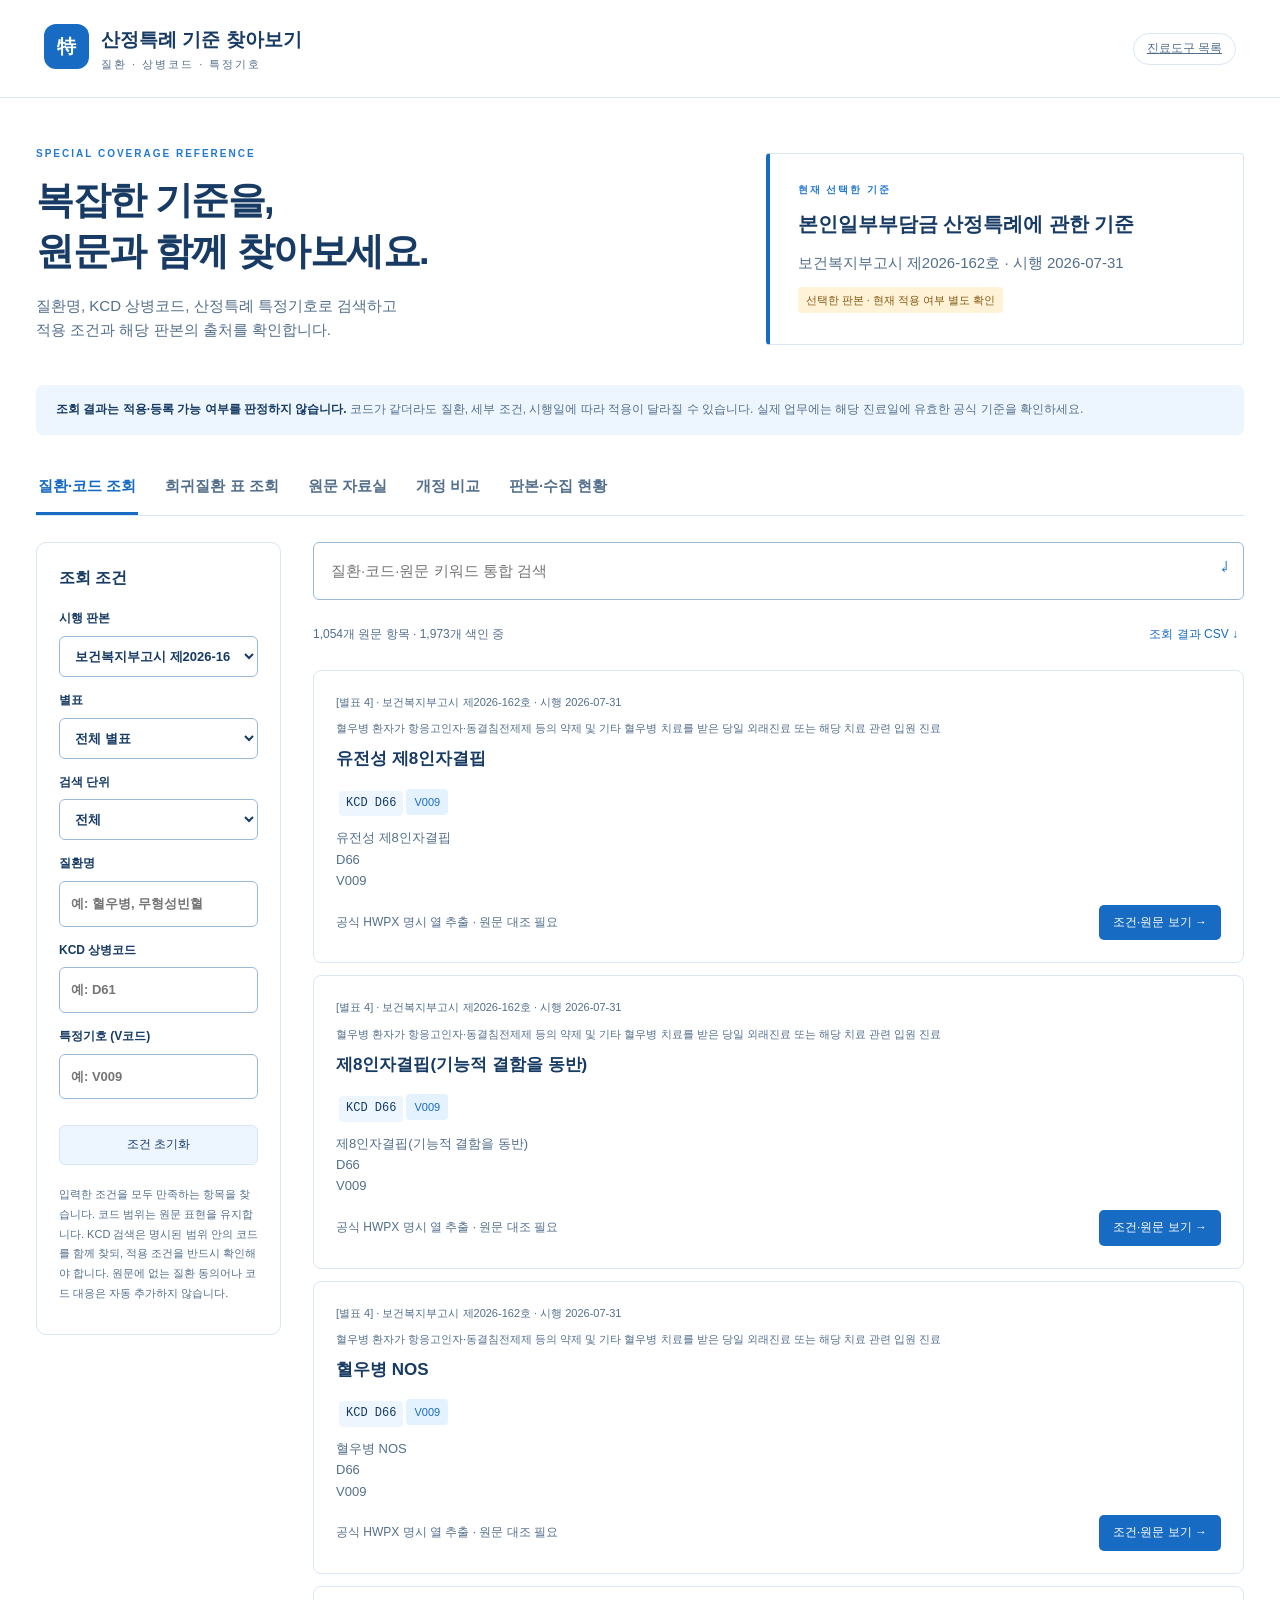
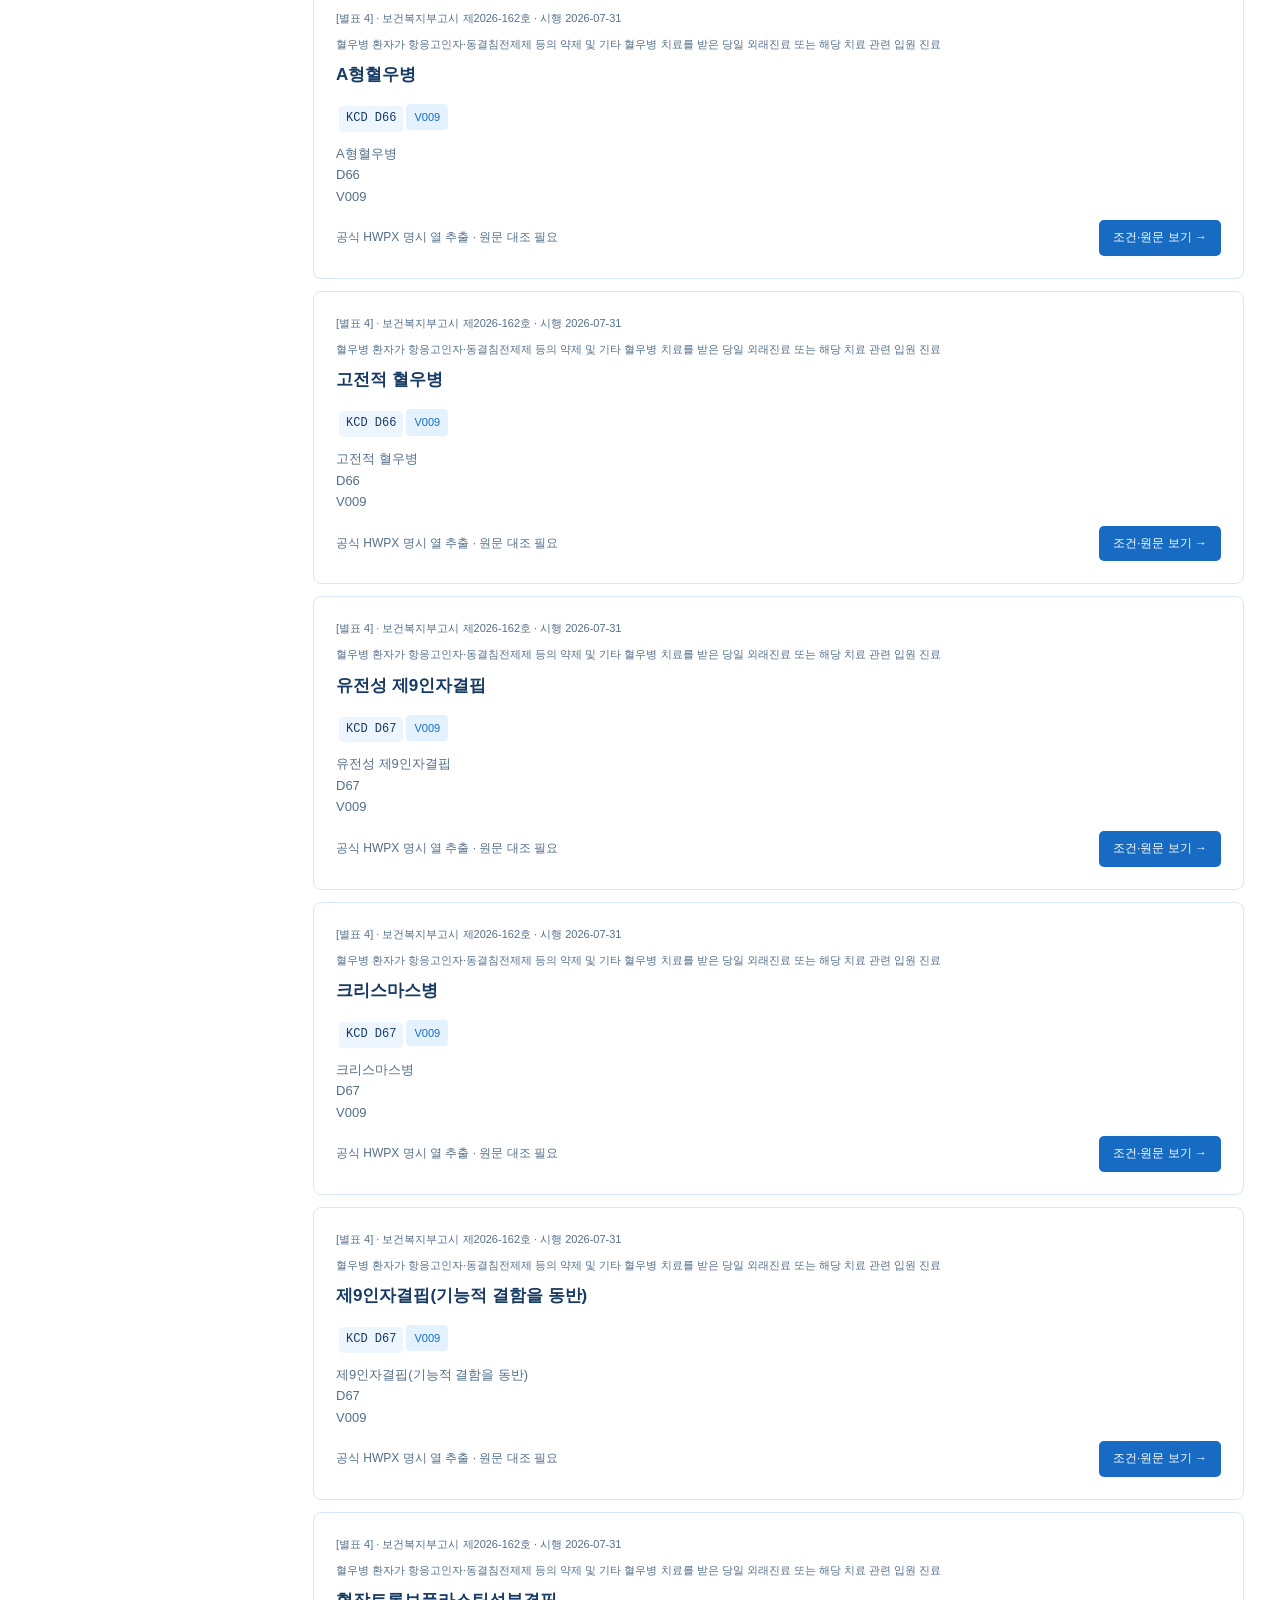
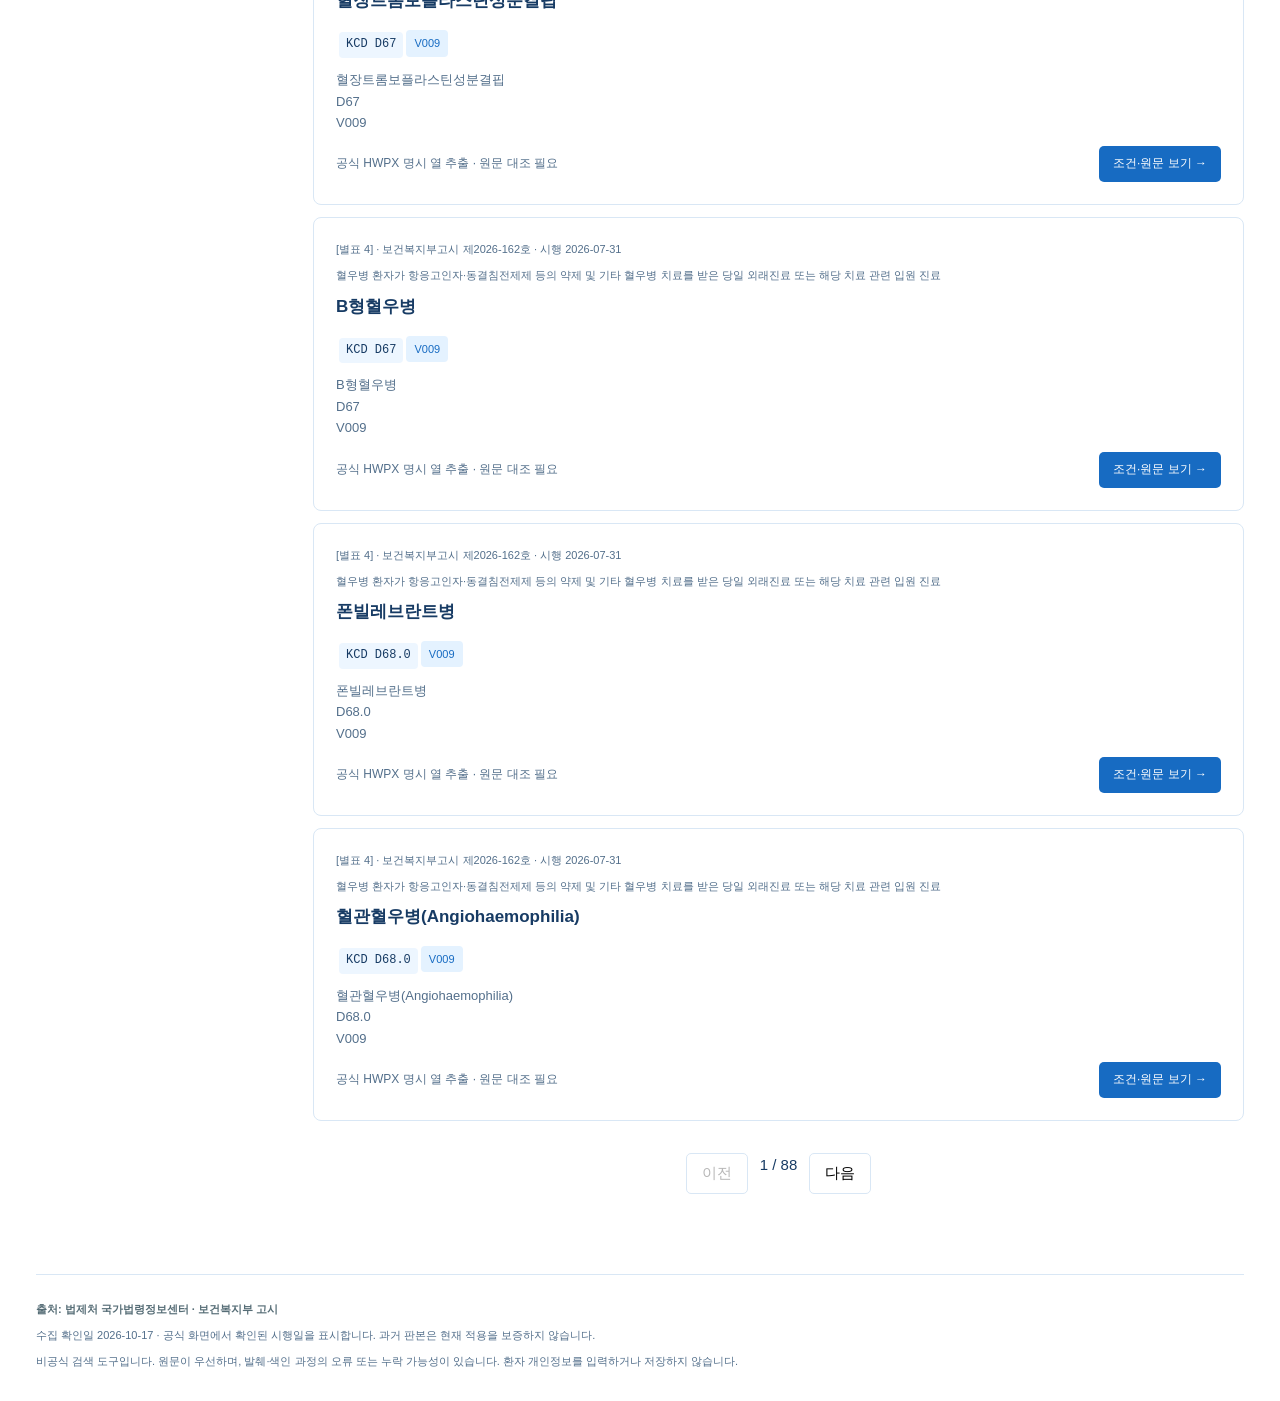
==== clinical-tools/coverage/index.html @ 47be381e "Publish coverage reference with source-faithful rare-disease tables and verified original downloads" ====
<!doctype html><html lang="ko"><head><meta charset="UTF-8"><meta name="viewport" content="width=device-width,initial-scale=1"><title>산정특례 기준 찾아보기</title><link rel="stylesheet" href="style.css"></head><body><header><div class="brand"><span class="logo">特</span><div>산정특례 기준 찾아보기<small>질환 · 상병코드 · 특정기호</small></div></div><a class="private" href="/index.html#clinical-tools">진료도구 목록</a></header><main><section class="intro"><div><div class="eyebrow">SPECIAL COVERAGE REFERENCE</div><h1>복잡한 기준을,<br>원문과 함께 찾아보세요.</h1><p>질환명, KCD 상병코드, 산정특례 특정기호로 검색하고<br class="desktop"> 적용 조건과 해당 판본의 출처를 확인합니다.</p></div><aside><div class="eyebrow">현재 선택한 기준</div><h2 id="edition-title">자료 불러오는 중</h2><p id="edition-meta"></p><span class="tag amber">선택한 판본 · 현재 적용 여부 별도 확인</span></aside></section><div class="notice"><strong>조회 결과는 적용·등록 가능 여부를 판정하지 않습니다.</strong> 코드가 같더라도 질환, 세부 조건, 시행일에 따라 적용이 달라질 수 있습니다. 실제 업무에는 해당 진료일에 유효한 공식 기준을 확인하세요.</div><nav aria-label="화면 선택"><button data-tab="search" class="active">질환·코드 조회</button><button data-tab="rare">희귀질환 표 조회</button><button data-tab="files">원문 자료실</button><button data-tab="compare">개정 비교</button><button data-tab="history">판본·수집 현황</button></nav><section id="search-view"><div class="workspace"><aside class="filters"><h2>조회 조건</h2><label>시행 판본<select id="version"></select></label><label>별표<select id="annex"><option value="">전체 별표</option></select></label><label>검색 단위<select id="unit"><option value="">전체</option><option value="detail">세부 항목만</option><option value="document">문서 전체만</option></select></label><label>질환명<input id="disease" placeholder="예: 혈우병, 무형성빈혈" autocomplete="off"></label><label>KCD 상병코드<input id="kcd" placeholder="예: D61" autocomplete="off"></label><label>특정기호 (V코드)<input id="vcode" placeholder="예: V009" autocomplete="off"></label><button id="reset" class="secondary">조건 초기화</button><p class="hint">입력한 조건을 모두 만족하는 항목을 찾습니다. 코드 범위는 원문 표현을 유지합니다. KCD 검색은 명시된 범위 안의 코드를 함께 찾되, 적용 조건을 반드시 확인해야 합니다. 원문에 없는 질환 동의어나 코드 대응은 자동 추가하지 않습니다.</p></aside><div class="results"><div class="searchbar"><input id="query" aria-label="전체 내용 검색" placeholder="질환·코드·원문 키워드 통합 검색"><span>↵</span></div><div class="result-heading"><p id="count" aria-live="polite"></p><button id="export" class="textbutton">조회 결과 CSV ↓</button></div><div id="records"></div><div id="pages"></div></div></div></section><section id="rare-view" hidden><div class="section-heading"><div><div class="eyebrow">별표 4 · 독립 조회</div><h2>희귀질환자 산정특례 대상</h2><p>원문의 행·열과 병합된 셀을 유지해 상병명, 상병코드, 특정기호를 함께 확인합니다.</p></div></div><div class="rare-controls"><label>시행 판본<select id="rare-version"></select></label><label>질환명·적용 조건<input id="rare-disease" placeholder="예: 혈우병, 유전성" autocomplete="off"></label><label>KCD 상병코드<input id="rare-kcd" placeholder="예: D66" autocomplete="off"></label><label>특정기호 (V코드)<input id="rare-vcode" placeholder="예: V009" autocomplete="off"></label><button id="rare-reset" class="secondary">조건 초기화</button></div><p class="detail-note" id="rare-coverage"></p><div id="rare-meta"></div><details class="rare-common" open><summary>공통 적용 조건 · 원문 문구</summary><div id="rare-common"></div></details><div class="rare-result-heading"><p id="rare-count" aria-live="polite"></p><span class="detail-note">가로로 밀어 전체 열을 확인하세요.</span></div><div id="rare-tables"></div><p class="detail-note">표의 병합 범위는 원문 기준입니다. 여러 질환·코드가 함께 있는 셀은 원문 그대로 표시하며, 개별 1:1 관계로 나누지 않습니다. 빈 셀도 임의의 코드로 채우지 않습니다.</p></section><section id="files-view" hidden><div class="section-heading"><div><h2>원문 자료실</h2><p>실제 확보한 파일은 그대로 내려받고, 미확보 자료는 공식 출처에서 확인합니다.</p></div><a id="all-download" class="primary" hidden>확보 파일 ZIP ↓</a></div><div id="zip-parts" class="zip-parts"></div><div class="file-filters"><input id="file-query" aria-label="자료실 검색" placeholder="별표명 · 고시번호 · 발령연도 검색"><select id="file-status" aria-label="파일 수집 상태"><option value="">전체 상태</option><option value="downloaded">확보 원본</option><option value="missing">미확보</option></select></div><p id="file-count"></p><div id="files"></div><div id="file-pages"></div></section><section id="compare-view" hidden><div class="section-heading"><div><h2>판본별 원문 비교</h2><p>같은 번호의 부속서 원문을 비교합니다. 자동 비교는 법적 개정 판단이 아닌 참고용입니다.</p></div></div><div class="file-filters"><label>비교 전 판본<select id="compare-before"></select></label><label>비교 후 판본<select id="compare-after"></select></label></div><div class="warnbox">별표의 신설·이동·통합은 추가 또는 삭제로 표시될 수 있습니다. 시행일이 확인되지 않은 판본으로 적용 시점을 판단하지 마세요. 문서에 없는 것은 미수집·추출 누락일 수 있으며, 법적 폐지와 다릅니다.</div><div id="comparison"></div></section><section id="history-view" hidden><div class="section-heading"><div><h2>판본과 수집 범위</h2><p>과거 고시를 현행 기준으로 오인하지 않도록 판본별 수집·검증 상태를 구분합니다.</p></div></div><div id="coverage"></div><p><a href="files/source-manifest.json" download>파일별 출처·수집 내역 JSON 다운로드 ↓</a></p><h3>확인된 판본</h3><div id="versions"></div><h3>수집 기록</h3><div id="ledger"></div></section><footer><strong>출처: 법제처 국가법령정보센터 · 보건복지부 고시</strong><p id="footer-meta"></p><p>비공식 검색 도구입니다. 원문이 우선하며, 발췌·색인 과정의 오류 또는 누락 가능성이 있습니다. 환자 개인정보를 입력하거나 저장하지 않습니다.</p></footer></main><dialog id="detail"><div class="dialog-top"><span class="eyebrow">원문 기반 상세 정보</span><button id="close" aria-label="닫기">✕</button></div><div id="detail-body"></div></dialog><script type="module" src="app.js"></script></body></html>
---- clinical-tools/coverage/style.css ----
:root{--navy:#193849;--teal:#087e83;--ink:#253a45;--muted:#667b85;--line:#dde5e7;--bg:#f5f8f8}*{box-sizing:border-box}body{margin:0;background:var(--bg);color:var(--ink);font-family:Arial,'Noto Sans KR',sans-serif;font-size:15px;line-height:1.65}header{max-width:1400px;margin:auto;padding:24px 44px;display:flex;justify-content:space-between;align-items:center;border-bottom:1px solid var(--line)}.brand{display:flex;gap:12px;font-weight:700;font-size:19px}.brand small{display:block;font-size:11px;font-weight:400;color:var(--muted);letter-spacing:2px}.logo{display:grid;place-items:center;border-radius:12px;background:var(--teal);color:white;width:45px;height:45px}.private{font-size:12px;color:var(--muted);border:1px solid var(--line);padding:5px 13px;border-radius:20px}main{max-width:1320px;margin:auto;padding:0 36px}.intro{display:grid;grid-template-columns:1.4fr 1fr;gap:60px;align-items:center;padding:48px 0 34px}.eyebrow{font-size:10px;font-weight:700;letter-spacing:2px;color:var(--teal)}h1{font-size:38px;line-height:1.35;letter-spacing:-1.5px;margin:12px 0 16px;color:var(--navy)}p{margin:8px 0;color:var(--muted)}.intro aside{padding:28px;border:1px solid var(--line);border-left:4px solid var(--teal);border-radius:4px;background:#fff}.intro h2{font-size:20px;margin:10px 0}h2{font-size:20px}.tag{display:inline-block;font-size:11px;border-radius:4px;padding:4px 8px;background:#e9f4f2;color:#17665f;margin:3px 4px 3px 0}.amber{background:#fff2d6;color:#805913}.notice{padding:15px 20px;background:#edf2f4;border-radius:7px;font-size:12px;color:#526773}.notice strong{color:#324c59}nav{display:flex;gap:25px;border-bottom:1px solid var(--line);margin:26px 0}button,input,select{font:inherit}button,a{touch-action:manipulation}button{cursor:pointer}nav button{border:0;background:none;padding:13px 2px;color:var(--muted);font-weight:700;border-bottom:3px solid transparent}nav .active{color:var(--teal);border-color:var(--teal)}.workspace{display:grid;grid-template-columns:245px 1fr;gap:32px}.filters{background:white;border:1px solid var(--line);border-radius:10px;padding:22px;height:fit-content}.filters h2{margin:0 0 18px;font-size:16px}label{display:block;font-size:12px;font-weight:700;margin:14px 0}input,select{display:block;width:100%;padding:11px;border:1px solid #cfdadd;border-radius:6px;background:#fff;color:var(--ink);font-size:13px;margin-top:7px}input:focus,select:focus{outline:2px solid #7cbbbf;outline-offset:1px}.hint{font-size:11px;line-height:1.8}.secondary{width:100%;padding:9px;border:1px solid var(--line);background:#f4f8f8;border-radius:6px;color:var(--ink);font-size:12px;margin:12px 0}.searchbar{position:relative}.searchbar input{margin:0;padding:16px 40px 16px 17px;border-color:#adc5c9;font-size:15px}.searchbar span{position:absolute;right:15px;top:15px;color:var(--teal)}.result-heading{display:flex;justify-content:space-between;align-items:center;font-size:12px;margin:17px 0}.textbutton{background:none;border:0;color:var(--teal);font-size:12px}.record,.file,.version,.ledger{padding:22px;background:#fff;border:1px solid var(--line);border-radius:8px;margin-bottom:12px}.record h3{font-size:17px;margin:8px 0 12px;color:var(--navy)}.record .meta{font-size:11px;color:var(--muted)}.record .excerpt{font-size:13px;color:#516974;white-space:pre-line;display:-webkit-box;-webkit-line-clamp:3;-webkit-box-orient:vertical;overflow:hidden}.record-bottom{display:flex;justify-content:space-between;align-items:center;margin-top:13px}.record-bottom button,.primary{display:inline-block;background:var(--teal);color:white;border:0;padding:8px 14px;border-radius:5px;text-decoration:none;font-size:12px}.code{font-family:monospace;font-size:12px;padding:3px 7px;background:#f0f4f6;border-radius:4px;margin:3px;display:inline-block;color:#315968}.section-heading{display:flex;justify-content:space-between;align-items:center;margin-bottom:20px}.section-heading h2{margin-bottom:0}.section-heading p{font-size:13px}.file h3,.version h3{margin:0 0 6px;font-size:16px}.file p,.version p,.ledger p{font-size:13px}.file-links{display:flex;gap:18px;flex-wrap:wrap;margin-top:10px}a{color:var(--teal)}.file-links a{font-size:12px}.warnbox{padding:20px;background:#fff5df;border:1px solid #e9d9b0;border-radius:8px;color:#6c5428;margin:16px 0}.warnbox p{color:inherit}.empty{text-align:center;padding:70px 25px;background:white;border:1px dashed #c9d5d8;border-radius:10px}#pages{display:flex;justify-content:center;gap:12px;padding:20px}#pages button{border:1px solid var(--line);padding:7px 15px;background:white;border-radius:5px}footer{font-size:11px;margin-top:60px;border-top:1px solid var(--line);padding:25px 0 35px}footer strong{color:#566d76}dialog{border:0;border-radius:12px;max-width:780px;width:calc(100% - 32px);padding:28px;max-height:85vh;color:var(--ink);box-shadow:0 20px 80px #1236}dialog::backdrop{background:#152e48aa}.dialog-top{display:flex;justify-content:space-between;align-items:center}.dialog-top button{border:0;background:#f0f4f4;border-radius:30px;width:34px;height:34px}.raw{font:inherit;font-size:14px;white-space:pre-wrap;line-height:1.9;background:#f7f9f9;border:1px solid var(--line);padding:18px;border-radius:6px}.detail-note{font-size:12px;color:var(--muted)}[hidden]{display:none!important}@media(max-width:800px){header{padding:18px}.brand{font-size:16px}.private{display:none}main{padding:0 18px}.intro{grid-template-columns:1fr;gap:20px;padding:30px 0}h1{font-size:30px}.intro aside{padding:20px}.workspace{grid-template-columns:1fr;gap:20px}.filters{display:grid;grid-template-columns:1fr 1fr;gap:0 12px;padding:15px}.filters h2,.filters .hint{grid-column:1/-1}.filters label{margin:6px 0}.section-heading{display:block}.section-heading .primary{margin-top:15px}nav{gap:20px;font-size:13px}.record{padding:18px}.desktop{display:none}.record-bottom{gap:10px}.record-bottom button{white-space:nowrap}}

.file-filters{display:grid;grid-template-columns:1fr 160px;gap:12px}#file-count{font-size:12px;margin:14px 0}#file-pages{display:flex;justify-content:center;align-items:center;gap:12px;padding:20px}#file-pages button{padding:7px 15px;background:white;border:1px solid var(--line);border-radius:5px}

.compare-info{background:#edf4f5;border-radius:8px;padding:20px;margin:22px 0}.compare-info h3{margin:0}.compare-info p{font-size:13px}.compare-info button{max-width:380px;cursor:not-allowed;color:#71858c}

.record h3{display:-webkit-box;-webkit-line-clamp:2;-webkit-box-orient:vertical;overflow:hidden}.detail-note{overflow-wrap:anywhere}

.zip-parts{display:flex;flex-wrap:wrap;gap:10px;margin-bottom:22px}.zip-parts a{border:1px solid #bdd4d7;border-radius:6px;padding:9px 14px;font-size:12px;text-decoration:none;background:white}.zip-parts small{display:block;color:#71818b;font-size:10px}

.comparison-pair{display:grid;grid-template-columns:1fr 1fr;gap:20px}.comparison-pair>div{min-width:0}.comparison-pair pre{max-height:500px;overflow:auto;font-size:12px}summary{cursor:pointer;color:var(--teal);font-size:12px;margin:14px 0}@media(max-width:800px){.comparison-pair{grid-template-columns:1fr}nav{gap:12px;font-size:12px}}
/* Shared visual language with mopic59-bit.github.io (verified 2026-10-17). */
:root{--navy:#173b64;--teal:#176bc2;--ink:#173b64;--muted:#536f8b;--line:#d9e7f5;--bg:#ffffff}
body{font-family:Arial,'Malgun Gothic',sans-serif}.eyebrow{color:#2379cf}.notice{background:#edf6ff;color:#536f8b}.notice strong{color:#173b64}.intro aside{background:#fff}.tag{background:#e4f2ff;color:#176bc2}.tag.amber{background:#fff2d6;color:#805913}input,select{border-color:#99b9d9}input:focus,select:focus{outline-color:#4197eb}.searchbar input{border-color:#99b9d9}.secondary{background:#edf6ff}.code{background:#edf6ff;color:#173b64}.record .excerpt{color:#536f8b}.raw{background:#f7fbff}.compare-info{background:#edf6ff}.zip-parts a{border-color:#d9e7f5}.dialog-top button{background:#edf6ff}dialog{box-shadow:0 12px 45px #173b6430}
/* Dedicated source-faithful rare-disease table. */
.rare-controls{display:grid;grid-template-columns:1.4fr 1.2fr 1fr 1fr auto;gap:14px;align-items:end;margin:24px 0}.rare-controls label{display:flex;flex-direction:column;gap:8px;font-size:12px;font-weight:600}.rare-controls button{min-height:42px;padding:10px 16px;white-space:nowrap}.rare-controls input,.rare-controls select{width:100%;min-width:0}.rare-common{background:#f7fbff;border:1px solid var(--line);border-radius:8px;padding:4px 20px;margin-top:18px}.rare-common summary{font-weight:700;font-size:14px}.rare-common p{white-space:pre-wrap;font-size:14px;line-height:1.8}.rare-result-heading{display:flex;justify-content:space-between;align-items:center;margin:20px 0 8px;gap:16px}.rare-table-scroll{max-height:72vh;overflow:auto;border:1px solid #b8cee4;border-radius:8px;background:white;margin-bottom:20px;overscroll-behavior:contain}.rare-table{border-collapse:separate;border-spacing:0;width:100%;min-width:850px;table-layout:fixed;font-size:14px;line-height:1.65}.rare-table caption{text-align:left;padding:12px 16px;font-size:12px;background:#f7fbff}.rare-table th,.rare-table td{padding:13px 16px;border-bottom:1px solid var(--line);border-right:1px solid var(--line);white-space:pre-wrap;overflow-wrap:anywhere;vertical-align:top}.rare-table thead th{position:sticky;top:0;background:#173b64;color:white;z-index:2;vertical-align:middle;text-align:left}.rare-table td:last-child,.rare-table th:last-child{border-right:0}.rare-table tbody tr:last-child td{border-bottom:0}.rare-table .rare-context td{background:#edf6ff;font-weight:600}.rare-table .rare-hit td{background:#fff9eb}.rare-table .source-index{font-size:10px;display:block;color:#6e8399;margin-bottom:4px}.rare-table .rare-code{font-family:ui-monospace,SFMono-Regular,Consolas,monospace;white-space:pre-wrap}.rare-open{padding:12px 18px;margin-bottom:18px;cursor:pointer}.rare-source{display:flex;flex-wrap:wrap;gap:14px;align-items:center}.rare-source p{margin:0}.rare-table-scroll:focus{outline:3px solid #4197eb;outline-offset:3px}
@media(max-width:900px){.rare-controls{grid-template-columns:1fr 1fr}.rare-controls label:first-child{grid-column:1/-1}.rare-controls button{grid-column:1/-1}.rare-result-heading{align-items:flex-start;flex-direction:column;gap:0}.rare-table-scroll{max-height:68vh}.rare-table{font-size:13px}nav{overflow-x:auto;white-space:nowrap}}
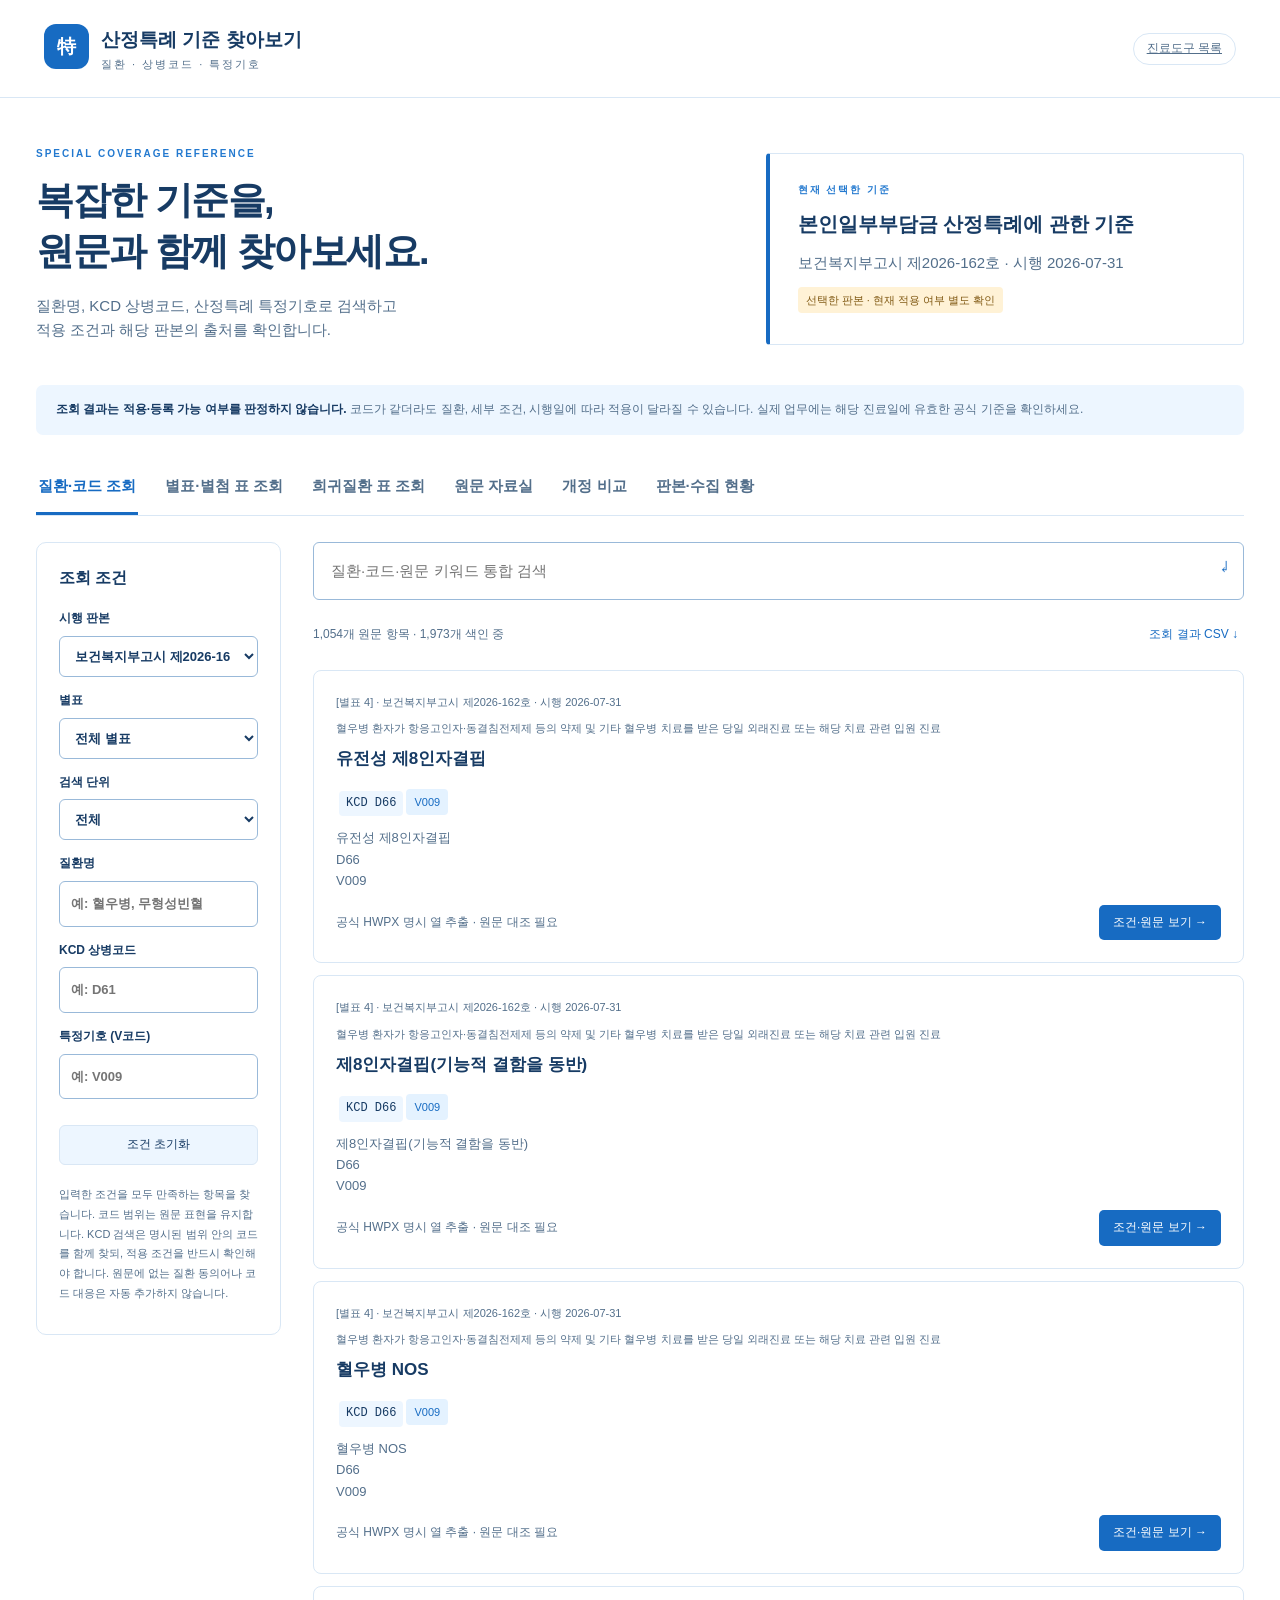
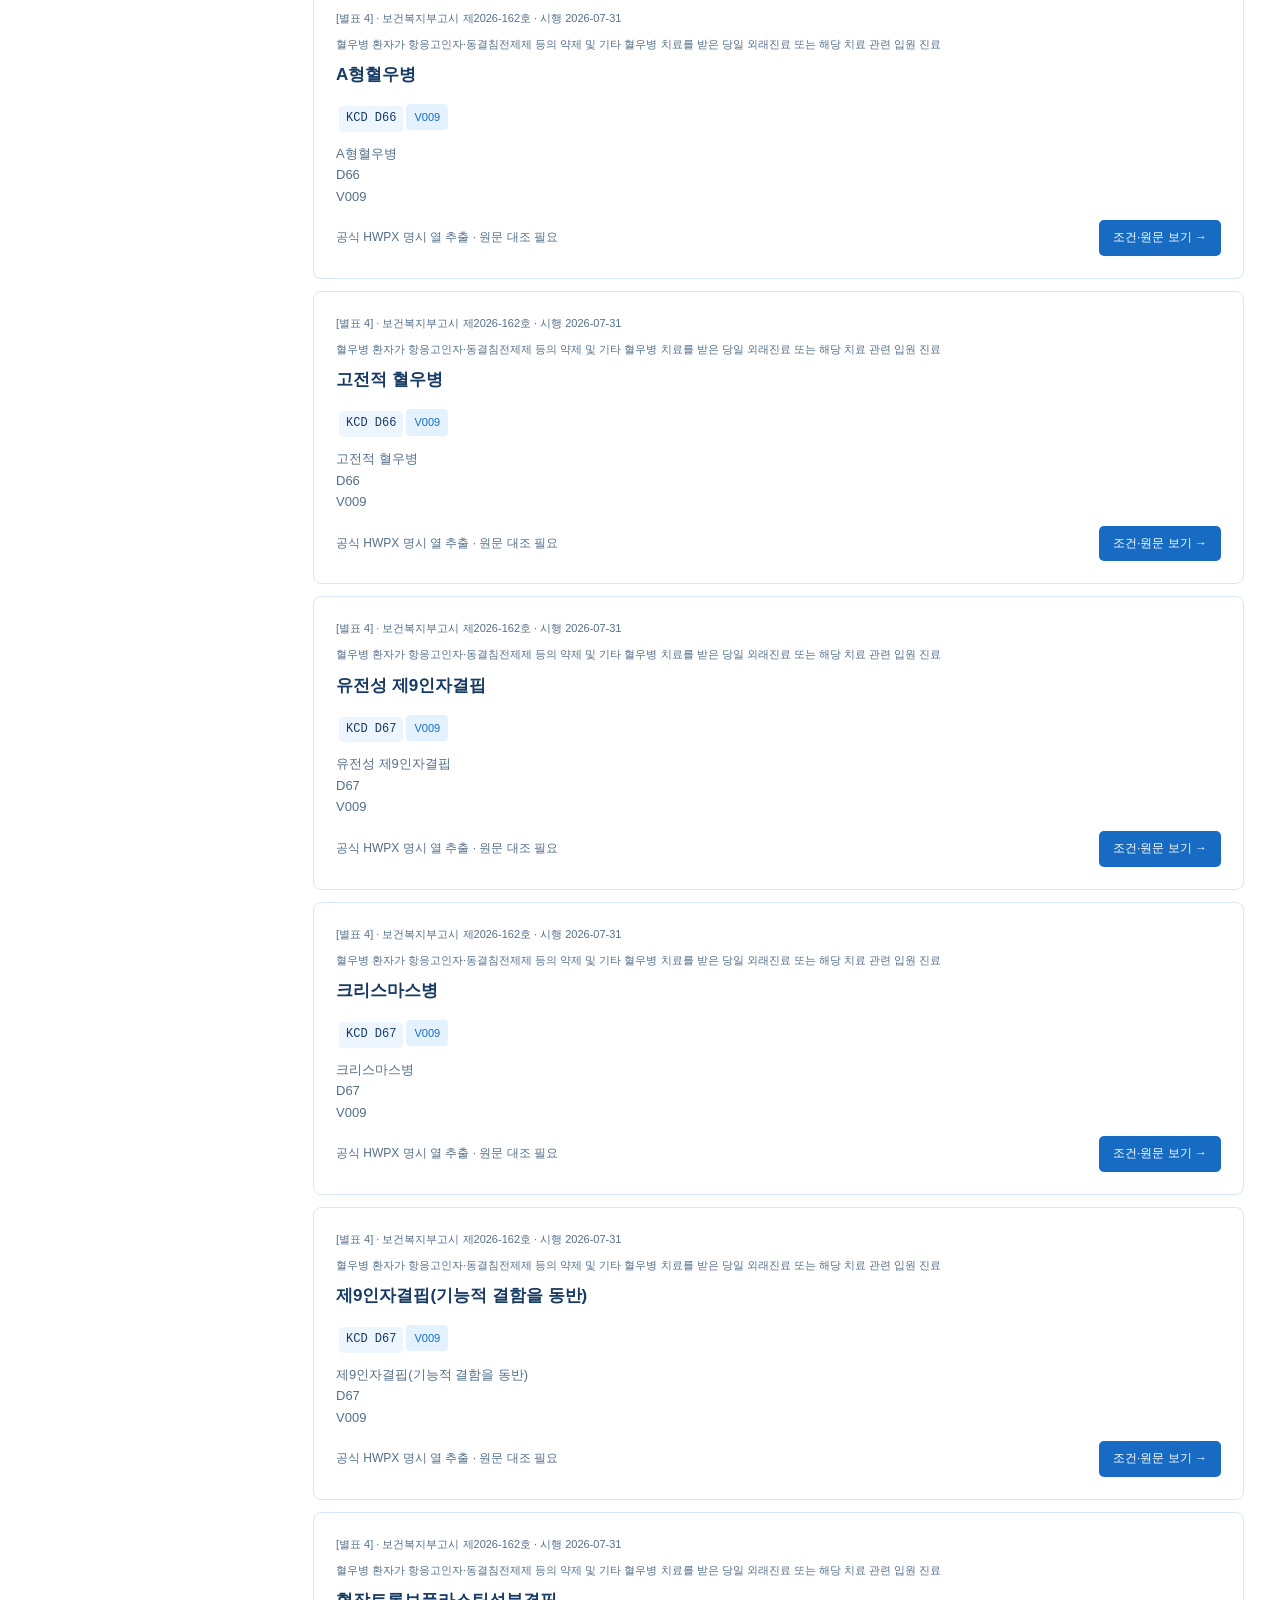
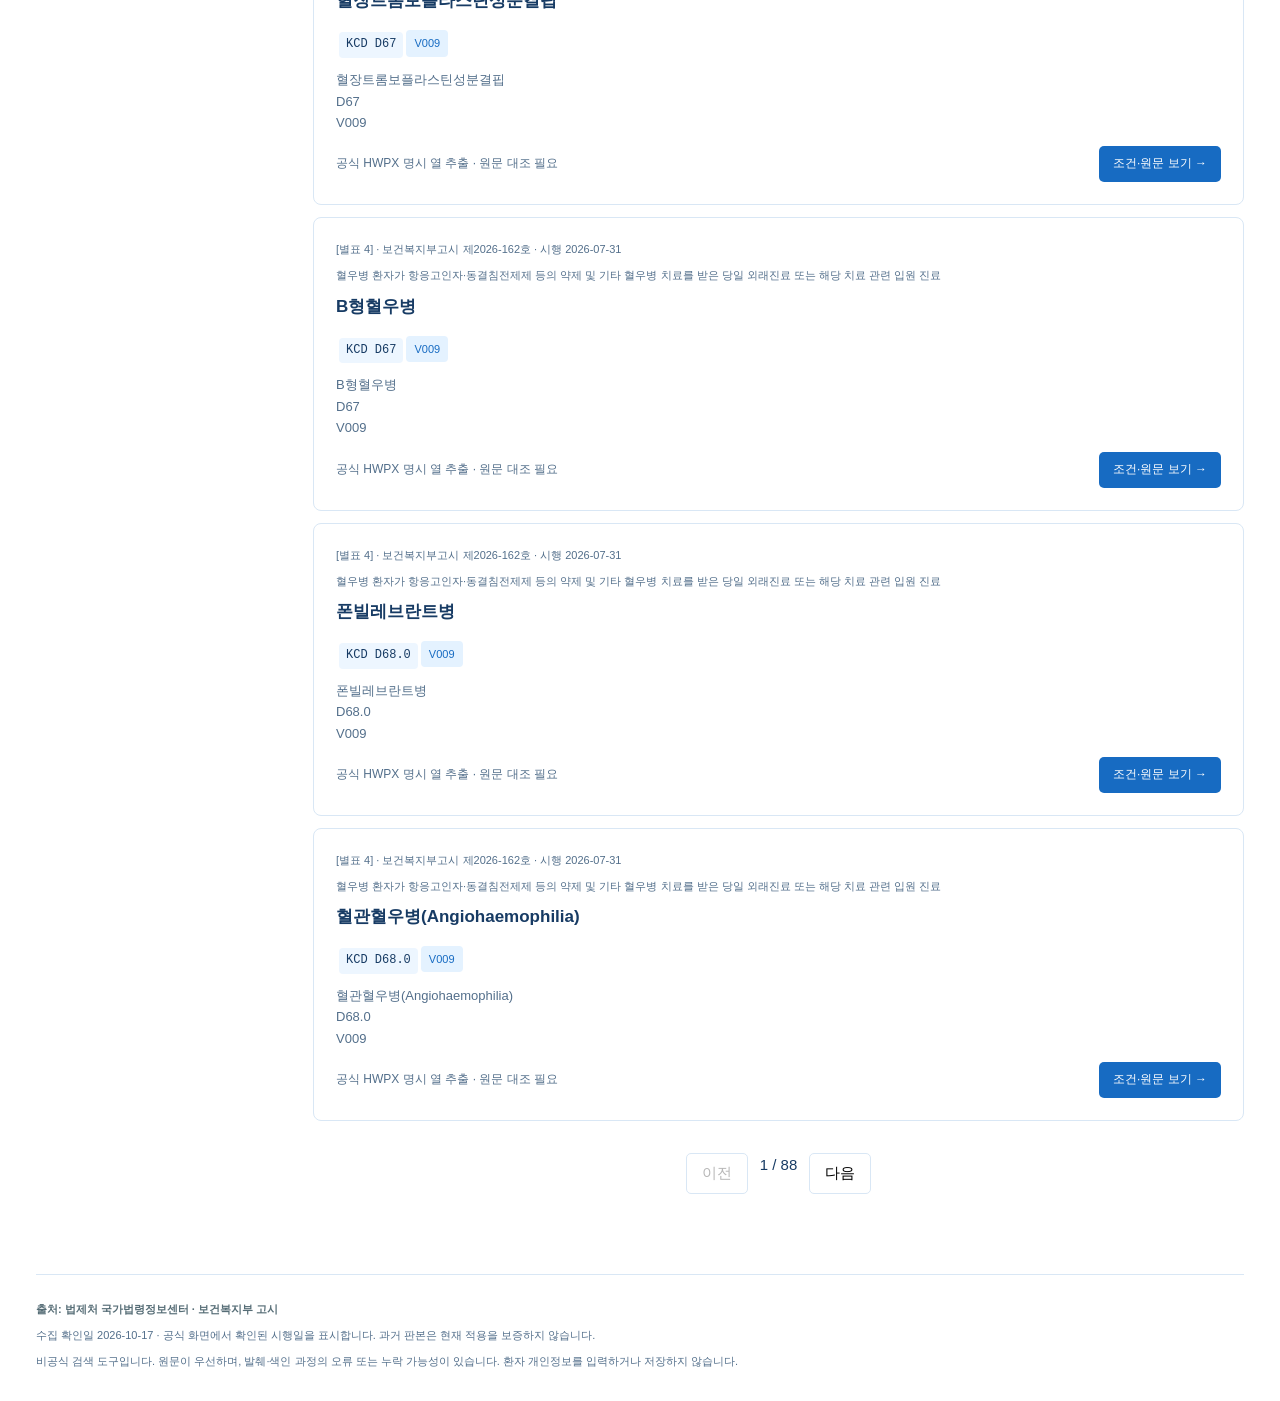
==== commit 50f3aec7: "Add source-faithful historical annex table views with section-aware search" ====
--- a/clinical-tools/coverage/index.html
+++ b/clinical-tools/coverage/index.html
@@ -1 +1 @@
-<!doctype html><html lang="ko"><head><meta charset="UTF-8"><meta name="viewport" content="width=device-width,initial-scale=1"><title>산정특례 기준 찾아보기</title><link rel="stylesheet" href="style.css"></head><body><header><div class="brand"><span class="logo">特</span><div>산정특례 기준 찾아보기<small>질환 · 상병코드 · 특정기호</small></div></div><a class="private" href="/index.html#clinical-tools">진료도구 목록</a></header><main><section class="intro"><div><div class="eyebrow">SPECIAL COVERAGE REFERENCE</div><h1>복잡한 기준을,<br>원문과 함께 찾아보세요.</h1><p>질환명, KCD 상병코드, 산정특례 특정기호로 검색하고<br class="desktop"> 적용 조건과 해당 판본의 출처를 확인합니다.</p></div><aside><div class="eyebrow">현재 선택한 기준</div><h2 id="edition-title">자료 불러오는 중</h2><p id="edition-meta"></p><span class="tag amber">선택한 판본 · 현재 적용 여부 별도 확인</span></aside></section><div class="notice"><strong>조회 결과는 적용·등록 가능 여부를 판정하지 않습니다.</strong> 코드가 같더라도 질환, 세부 조건, 시행일에 따라 적용이 달라질 수 있습니다. 실제 업무에는 해당 진료일에 유효한 공식 기준을 확인하세요.</div><nav aria-label="화면 선택"><button data-tab="search" class="active">질환·코드 조회</button><button data-tab="rare">희귀질환 표 조회</button><button data-tab="files">원문 자료실</button><button data-tab="compare">개정 비교</button><button data-tab="history">판본·수집 현황</button></nav><section id="search-view"><div class="workspace"><aside class="filters"><h2>조회 조건</h2><label>시행 판본<select id="version"></select></label><label>별표<select id="annex"><option value="">전체 별표</option></select></label><label>검색 단위<select id="unit"><option value="">전체</option><option value="detail">세부 항목만</option><option value="document">문서 전체만</option></select></label><label>질환명<input id="disease" placeholder="예: 혈우병, 무형성빈혈" autocomplete="off"></label><label>KCD 상병코드<input id="kcd" placeholder="예: D61" autocomplete="off"></label><label>특정기호 (V코드)<input id="vcode" placeholder="예: V009" autocomplete="off"></label><button id="reset" class="secondary">조건 초기화</button><p class="hint">입력한 조건을 모두 만족하는 항목을 찾습니다. 코드 범위는 원문 표현을 유지합니다. KCD 검색은 명시된 범위 안의 코드를 함께 찾되, 적용 조건을 반드시 확인해야 합니다. 원문에 없는 질환 동의어나 코드 대응은 자동 추가하지 않습니다.</p></aside><div class="results"><div class="searchbar"><input id="query" aria-label="전체 내용 검색" placeholder="질환·코드·원문 키워드 통합 검색"><span>↵</span></div><div class="result-heading"><p id="count" aria-live="polite"></p><button id="export" class="textbutton">조회 결과 CSV ↓</button></div><div id="records"></div><div id="pages"></div></div></div></section><section id="rare-view" hidden><div class="section-heading"><div><div class="eyebrow">별표 4 · 독립 조회</div><h2>희귀질환자 산정특례 대상</h2><p>원문의 행·열과 병합된 셀을 유지해 상병명, 상병코드, 특정기호를 함께 확인합니다.</p></div></div><div class="rare-controls"><label>시행 판본<select id="rare-version"></select></label><label>질환명·적용 조건<input id="rare-disease" placeholder="예: 혈우병, 유전성" autocomplete="off"></label><label>KCD 상병코드<input id="rare-kcd" placeholder="예: D66" autocomplete="off"></label><label>특정기호 (V코드)<input id="rare-vcode" placeholder="예: V009" autocomplete="off"></label><button id="rare-reset" class="secondary">조건 초기화</button></div><p class="detail-note" id="rare-coverage"></p><div id="rare-meta"></div><details class="rare-common" open><summary>공통 적용 조건 · 원문 문구</summary><div id="rare-common"></div></details><div class="rare-result-heading"><p id="rare-count" aria-live="polite"></p><span class="detail-note">가로로 밀어 전체 열을 확인하세요.</span></div><div id="rare-tables"></div><p class="detail-note">표의 병합 범위는 원문 기준입니다. 여러 질환·코드가 함께 있는 셀은 원문 그대로 표시하며, 개별 1:1 관계로 나누지 않습니다. 빈 셀도 임의의 코드로 채우지 않습니다.</p></section><section id="files-view" hidden><div class="section-heading"><div><h2>원문 자료실</h2><p>실제 확보한 파일은 그대로 내려받고, 미확보 자료는 공식 출처에서 확인합니다.</p></div><a id="all-download" class="primary" hidden>확보 파일 ZIP ↓</a></div><div id="zip-parts" class="zip-parts"></div><div class="file-filters"><input id="file-query" aria-label="자료실 검색" placeholder="별표명 · 고시번호 · 발령연도 검색"><select id="file-status" aria-label="파일 수집 상태"><option value="">전체 상태</option><option value="downloaded">확보 원본</option><option value="missing">미확보</option></select></div><p id="file-count"></p><div id="files"></div><div id="file-pages"></div></section><section id="compare-view" hidden><div class="section-heading"><div><h2>판본별 원문 비교</h2><p>같은 번호의 부속서 원문을 비교합니다. 자동 비교는 법적 개정 판단이 아닌 참고용입니다.</p></div></div><div class="file-filters"><label>비교 전 판본<select id="compare-before"></select></label><label>비교 후 판본<select id="compare-after"></select></label></div><div class="warnbox">별표의 신설·이동·통합은 추가 또는 삭제로 표시될 수 있습니다. 시행일이 확인되지 않은 판본으로 적용 시점을 판단하지 마세요. 문서에 없는 것은 미수집·추출 누락일 수 있으며, 법적 폐지와 다릅니다.</div><div id="comparison"></div></section><section id="history-view" hidden><div class="section-heading"><div><h2>판본과 수집 범위</h2><p>과거 고시를 현행 기준으로 오인하지 않도록 판본별 수집·검증 상태를 구분합니다.</p></div></div><div id="coverage"></div><p><a href="files/source-manifest.json" download>파일별 출처·수집 내역 JSON 다운로드 ↓</a></p><h3>확인된 판본</h3><div id="versions"></div><h3>수집 기록</h3><div id="ledger"></div></section><footer><strong>출처: 법제처 국가법령정보센터 · 보건복지부 고시</strong><p id="footer-meta"></p><p>비공식 검색 도구입니다. 원문이 우선하며, 발췌·색인 과정의 오류 또는 누락 가능성이 있습니다. 환자 개인정보를 입력하거나 저장하지 않습니다.</p></footer></main><dialog id="detail"><div class="dialog-top"><span class="eyebrow">원문 기반 상세 정보</span><button id="close" aria-label="닫기">✕</button></div><div id="detail-body"></div></dialog><script type="module" src="app.js"></script></body></html>
+<!doctype html><html lang="ko"><head><meta charset="UTF-8"><meta name="viewport" content="width=device-width,initial-scale=1"><title>산정특례 기준 찾아보기</title><link rel="stylesheet" href="style.css"></head><body><header><div class="brand"><span class="logo">特</span><div>산정특례 기준 찾아보기<small>질환 · 상병코드 · 특정기호</small></div></div><a class="private" href="/index.html#clinical-tools">진료도구 목록</a></header><main><section class="intro"><div><div class="eyebrow">SPECIAL COVERAGE REFERENCE</div><h1>복잡한 기준을,<br>원문과 함께 찾아보세요.</h1><p>질환명, KCD 상병코드, 산정특례 특정기호로 검색하고<br class="desktop"> 적용 조건과 해당 판본의 출처를 확인합니다.</p></div><aside><div class="eyebrow">현재 선택한 기준</div><h2 id="edition-title">자료 불러오는 중</h2><p id="edition-meta"></p><span class="tag amber">선택한 판본 · 현재 적용 여부 별도 확인</span></aside></section><div class="notice"><strong>조회 결과는 적용·등록 가능 여부를 판정하지 않습니다.</strong> 코드가 같더라도 질환, 세부 조건, 시행일에 따라 적용이 달라질 수 있습니다. 실제 업무에는 해당 진료일에 유효한 공식 기준을 확인하세요.</div><nav aria-label="화면 선택"><button data-tab="search" class="active">질환·코드 조회</button><button data-tab="tables">별표·별첨 표 조회</button><button data-tab="rare">희귀질환 표 조회</button><button data-tab="files">원문 자료실</button><button data-tab="compare">개정 비교</button><button data-tab="history">판본·수집 현황</button></nav><section id="search-view"><div class="workspace"><aside class="filters"><h2>조회 조건</h2><label>시행 판본<select id="version"></select></label><label>별표<select id="annex"><option value="">전체 별표</option></select></label><label>검색 단위<select id="unit"><option value="">전체</option><option value="detail">세부 항목만</option><option value="document">문서 전체만</option></select></label><label>질환명<input id="disease" placeholder="예: 혈우병, 무형성빈혈" autocomplete="off"></label><label>KCD 상병코드<input id="kcd" placeholder="예: D61" autocomplete="off"></label><label>특정기호 (V코드)<input id="vcode" placeholder="예: V009" autocomplete="off"></label><button id="reset" class="secondary">조건 초기화</button><p class="hint">입력한 조건을 모두 만족하는 항목을 찾습니다. 코드 범위는 원문 표현을 유지합니다. KCD 검색은 명시된 범위 안의 코드를 함께 찾되, 적용 조건을 반드시 확인해야 합니다. 원문에 없는 질환 동의어나 코드 대응은 자동 추가하지 않습니다.</p></aside><div class="results"><div class="searchbar"><input id="query" aria-label="전체 내용 검색" placeholder="질환·코드·원문 키워드 통합 검색"><span>↵</span></div><div class="result-heading"><p id="count" aria-live="polite"></p><button id="export" class="textbutton">조회 결과 CSV ↓</button></div><div id="records"></div><div id="pages"></div></div></div></section><section id="tables-view" hidden><div class="section-heading"><div><div class="eyebrow">별표 · 별첨 독립 조회</div><h2 id="table-title">원문 표 조회</h2><p>표를 선택하고, 원문의 열과 병합 조건을 함께 확인하세요.</p></div></div><div class="annex-selectors"><label>별표·별첨<select id="table-family"></select></label><label>시행 판본 · 당시 원문 제목<select id="table-version"></select></label></div><p class="detail-note" id="table-coverage"></p><div id="table-meta"></div><div class="annex-filterbox"><label>표 안의 전체 내용<input id="table-query" placeholder="상병 · 수술 · 약제 · 적용 조건" autocomplete="off"></label><div id="table-fields"></div><button id="table-reset" class="secondary">조건 초기화</button><p class="detail-note">검색은 입력한 조건을 모두 만족하는 원문 행을 표시합니다. 항목별 검색은 원문의 제목·열로 구분할 수 있는 항목만 제공합니다. 이름과 코드가 함께 적힌 복합 셀은 나누지 않고 같은 셀 안에서 찾습니다. 검색 결과가 질환·수술·약제의 1:1 대응이나 적용 가능 여부를 의미하지 않습니다.</p></div><div class="annex-hit-controls"><p id="table-count" aria-live="polite"></p><div><button id="table-prev-hit" class="secondary">이전 일치 행</button><button id="table-next-hit" class="secondary">다음 일치 행</button><span id="table-hit-position" aria-live="polite"></span></div></div><div id="table-empty" class="warnbox" hidden>일치하는 원문 행이 없습니다. 검색어를 줄여 보세요. 검색되지 않는다는 이유로 비대상이라고 판단할 수 없습니다.</div><p class="detail-note">검색한 행은 노란색으로 표시합니다. 앞뒤 조건을 놓치지 않도록 표 전체와 표 밖의 주석을 원문 순서로 유지합니다. 넓은 표는 가로로 밀어 확인하세요.</p><div id="annex-tables"></div><p class="detail-note"><a href="annex-source-audit.json" download>판본별 원문 대조·표 구조 검증 내역 JSON ↓</a></p></section><section id="rare-view" hidden><div class="section-heading"><div><div class="eyebrow">별표 4 · 독립 조회</div><h2>희귀질환자 산정특례 대상</h2><p>원문의 행·열과 병합된 셀을 유지해 상병명, 상병코드, 특정기호를 함께 확인합니다.</p></div></div><div class="rare-controls"><label>시행 판본<select id="rare-version"></select></label><label>질환명·적용 조건<input id="rare-disease" placeholder="예: 혈우병, 유전성" autocomplete="off"></label><label>KCD 상병코드<input id="rare-kcd" placeholder="예: D66" autocomplete="off"></label><label>특정기호 (V코드)<input id="rare-vcode" placeholder="예: V009" autocomplete="off"></label><button id="rare-reset" class="secondary">조건 초기화</button></div><p class="detail-note" id="rare-coverage"></p><div id="rare-meta"></div><details class="rare-common" open><summary>공통 적용 조건 · 원문 문구</summary><div id="rare-common"></div></details><div class="rare-result-heading"><p id="rare-count" aria-live="polite"></p><span class="detail-note">가로로 밀어 전체 열을 확인하세요.</span></div><div id="rare-tables"></div><p class="detail-note">표의 병합 범위는 원문 기준입니다. 여러 질환·코드가 함께 있는 셀은 원문 그대로 표시하며, 개별 1:1 관계로 나누지 않습니다. 빈 셀도 임의의 코드로 채우지 않습니다.</p></section><section id="files-view" hidden><div class="section-heading"><div><h2>원문 자료실</h2><p>실제 확보한 파일은 그대로 내려받고, 미확보 자료는 공식 출처에서 확인합니다.</p></div><a id="all-download" class="primary" hidden>확보 파일 ZIP ↓</a></div><div id="zip-parts" class="zip-parts"></div><div class="file-filters"><input id="file-query" aria-label="자료실 검색" placeholder="별표명 · 고시번호 · 발령연도 검색"><select id="file-status" aria-label="파일 수집 상태"><option value="">전체 상태</option><option value="downloaded">확보 원본</option><option value="missing">미확보</option></select></div><p id="file-count"></p><div id="files"></div><div id="file-pages"></div></section><section id="compare-view" hidden><div class="section-heading"><div><h2>판본별 원문 비교</h2><p>같은 번호의 부속서 원문을 비교합니다. 자동 비교는 법적 개정 판단이 아닌 참고용입니다.</p></div></div><div class="file-filters"><label>비교 전 판본<select id="compare-before"></select></label><label>비교 후 판본<select id="compare-after"></select></label></div><div class="warnbox">별표의 신설·이동·통합은 추가 또는 삭제로 표시될 수 있습니다. 시행일이 확인되지 않은 판본으로 적용 시점을 판단하지 마세요. 문서에 없는 것은 미수집·추출 누락일 수 있으며, 법적 폐지와 다릅니다.</div><div id="comparison"></div></section><section id="history-view" hidden><div class="section-heading"><div><h2>판본과 수집 범위</h2><p>과거 고시를 현행 기준으로 오인하지 않도록 판본별 수집·검증 상태를 구분합니다.</p></div></div><div id="coverage"></div><p><a href="files/source-manifest.json" download>파일별 출처·수집 내역 JSON 다운로드 ↓</a></p><h3>확인된 판본</h3><div id="versions"></div><h3>수집 기록</h3><div id="ledger"></div></section><footer><strong>출처: 법제처 국가법령정보센터 · 보건복지부 고시</strong><p id="footer-meta"></p><p>비공식 검색 도구입니다. 원문이 우선하며, 발췌·색인 과정의 오류 또는 누락 가능성이 있습니다. 환자 개인정보를 입력하거나 저장하지 않습니다.</p></footer></main><dialog id="detail"><div class="dialog-top"><span class="eyebrow">원문 기반 상세 정보</span><button id="close" aria-label="닫기">✕</button></div><div id="detail-body"></div></dialog><script type="module" src="app.js"></script></body></html>
--- a/clinical-tools/coverage/style.css
+++ b/clinical-tools/coverage/style.css
@@ -15,3 +15,5 @@
 /* Dedicated source-faithful rare-disease table. */
 .rare-controls{display:grid;grid-template-columns:1.4fr 1.2fr 1fr 1fr auto;gap:14px;align-items:end;margin:24px 0}.rare-controls label{display:flex;flex-direction:column;gap:8px;font-size:12px;font-weight:600}.rare-controls button{min-height:42px;padding:10px 16px;white-space:nowrap}.rare-controls input,.rare-controls select{width:100%;min-width:0}.rare-common{background:#f7fbff;border:1px solid var(--line);border-radius:8px;padding:4px 20px;margin-top:18px}.rare-common summary{font-weight:700;font-size:14px}.rare-common p{white-space:pre-wrap;font-size:14px;line-height:1.8}.rare-result-heading{display:flex;justify-content:space-between;align-items:center;margin:20px 0 8px;gap:16px}.rare-table-scroll{max-height:72vh;overflow:auto;border:1px solid #b8cee4;border-radius:8px;background:white;margin-bottom:20px;overscroll-behavior:contain}.rare-table{border-collapse:separate;border-spacing:0;width:100%;min-width:850px;table-layout:fixed;font-size:14px;line-height:1.65}.rare-table caption{text-align:left;padding:12px 16px;font-size:12px;background:#f7fbff}.rare-table th,.rare-table td{padding:13px 16px;border-bottom:1px solid var(--line);border-right:1px solid var(--line);white-space:pre-wrap;overflow-wrap:anywhere;vertical-align:top}.rare-table thead th{position:sticky;top:0;background:#173b64;color:white;z-index:2;vertical-align:middle;text-align:left}.rare-table td:last-child,.rare-table th:last-child{border-right:0}.rare-table tbody tr:last-child td{border-bottom:0}.rare-table .rare-context td{background:#edf6ff;font-weight:600}.rare-table .rare-hit td{background:#fff9eb}.rare-table .source-index{font-size:10px;display:block;color:#6e8399;margin-bottom:4px}.rare-table .rare-code{font-family:ui-monospace,SFMono-Regular,Consolas,monospace;white-space:pre-wrap}.rare-open{padding:12px 18px;margin-bottom:18px;cursor:pointer}.rare-source{display:flex;flex-wrap:wrap;gap:14px;align-items:center}.rare-source p{margin:0}.rare-table-scroll:focus{outline:3px solid #4197eb;outline-offset:3px}
 @media(max-width:900px){.rare-controls{grid-template-columns:1fr 1fr}.rare-controls label:first-child{grid-column:1/-1}.rare-controls button{grid-column:1/-1}.rare-result-heading{align-items:flex-start;flex-direction:column;gap:0}.rare-table-scroll{max-height:68vh}.rare-table{font-size:13px}nav{overflow-x:auto;white-space:nowrap}}
+/* Original annex tables: preserve geometry and context while highlighting matches. */
+.annex-selectors{display:grid;grid-template-columns:1fr 2fr;gap:18px;margin:24px 0 12px}.annex-selectors label,.annex-filterbox label{display:flex;flex-direction:column;gap:8px;font-size:12px;font-weight:600}.annex-selectors select{width:100%;min-width:0}.annex-filterbox{background:#f7fbff;border:1px solid var(--line);padding:18px;border-radius:8px;margin:22px 0}.annex-filterbox>label{max-width:650px}#table-fields{display:grid;grid-template-columns:repeat(auto-fit,minmax(170px,1fr));gap:14px;margin:14px 0}.annex-filterbox input{width:100%;min-width:0}.annex-filterbox button,.annex-hit-controls button{padding:9px 14px;cursor:pointer}.annex-hit-controls{display:flex;justify-content:space-between;align-items:center;gap:15px;flex-wrap:wrap}.annex-hit-controls>div{display:flex;gap:8px;align-items:center;flex-wrap:wrap}#table-hit-position{font-size:12px}.annex-paragraph{white-space:pre-wrap;line-height:1.85;font-size:14px;margin:18px 0}.annex-table-scroll{overflow:auto;max-height:72vh;max-width:100%;border:1px solid #b8cee4;border-radius:8px;margin:18px 0;overscroll-behavior:contain}.annex-table{border-collapse:separate;border-spacing:0;min-width:680px;width:100%;font-size:14px;line-height:1.75}.annex-table caption{text-align:left;padding:12px 16px;font-size:12px;background:#f7fbff}.annex-table th,.annex-table td{padding:12px 15px;border-right:1px solid var(--line);border-bottom:1px solid var(--line);white-space:pre-wrap;vertical-align:top;min-width:80px;overflow-wrap:anywhere}.annex-table th{background:#173b64;color:white;text-align:left}.annex-table .annex-hit td{background:#fff0bd}.annex-hit:focus{outline:3px solid #e8a019;outline-offset:-3px}.annex-table-scroll:focus{outline:3px solid #4197eb;outline-offset:2px}@media(max-width:800px){.annex-selectors{grid-template-columns:1fr}.annex-table{font-size:13px}.annex-filterbox{padding:14px}#table-fields{grid-template-columns:1fr 1fr}}
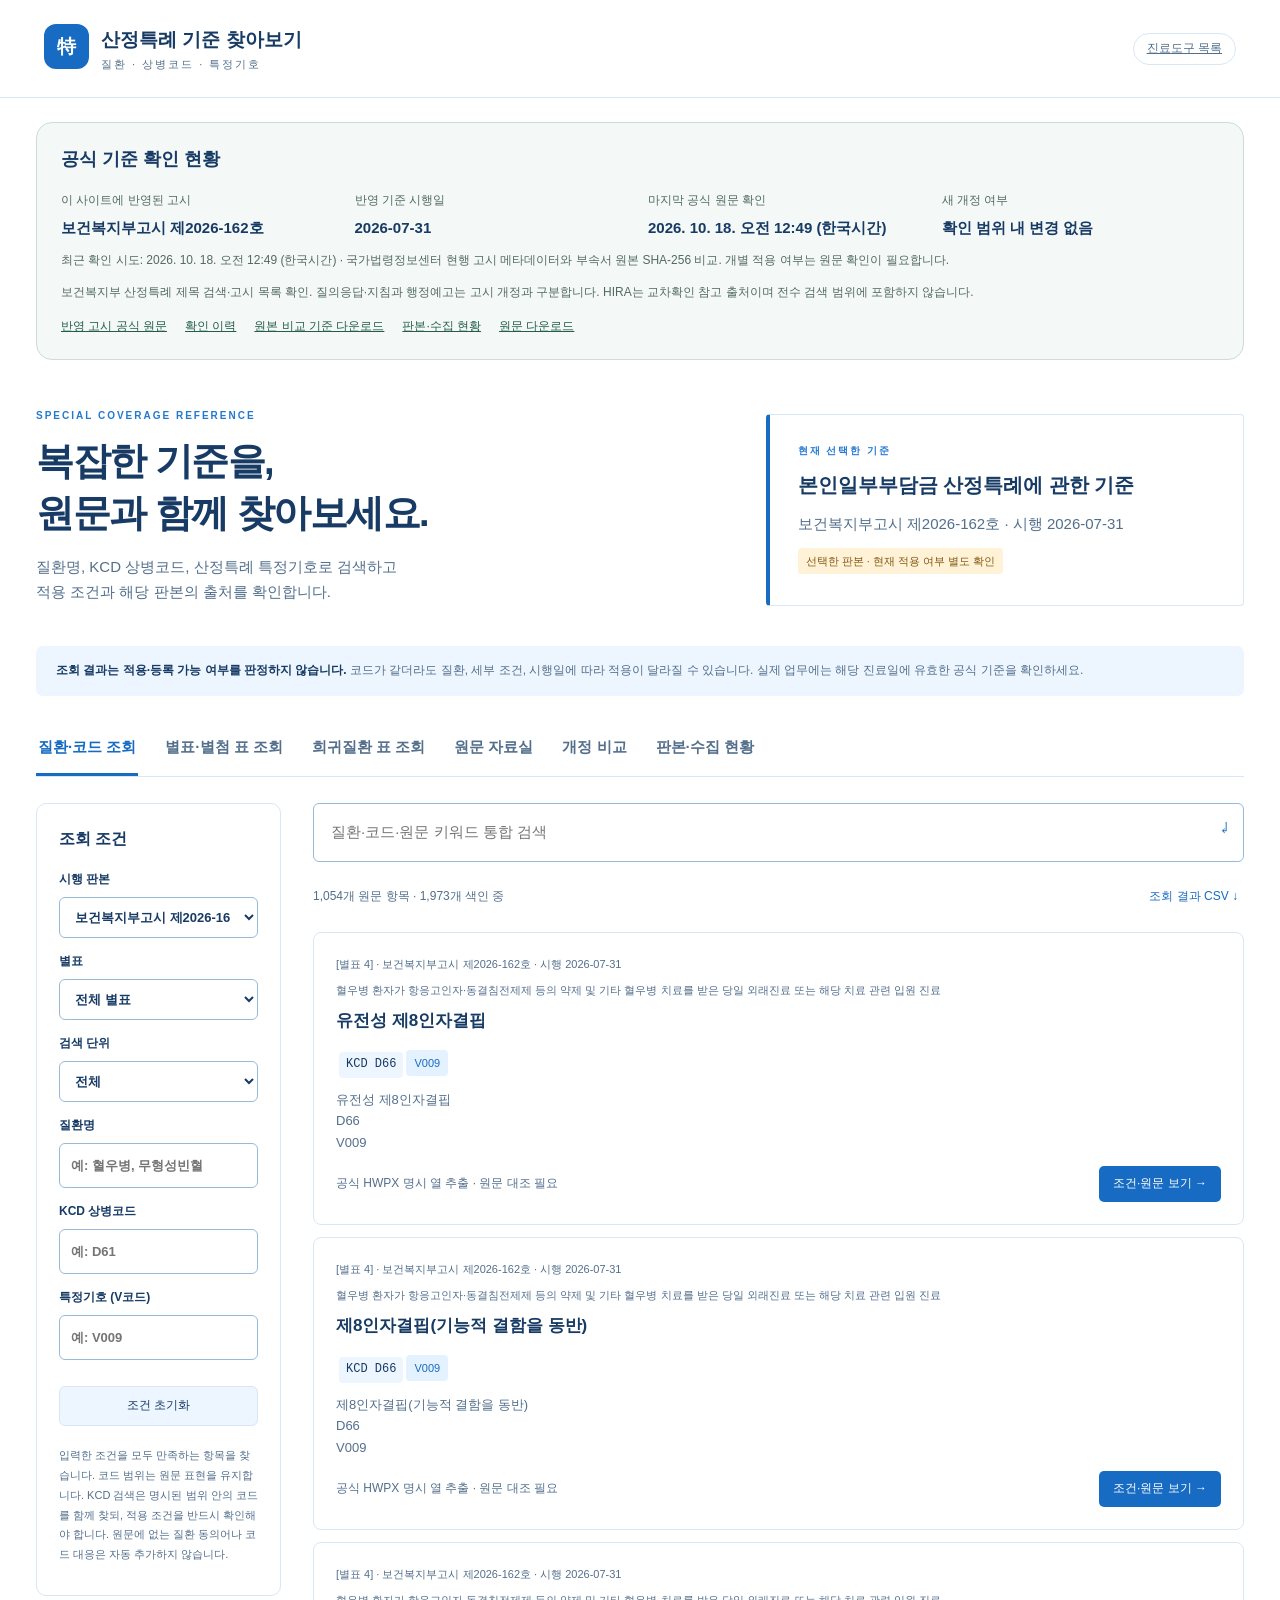
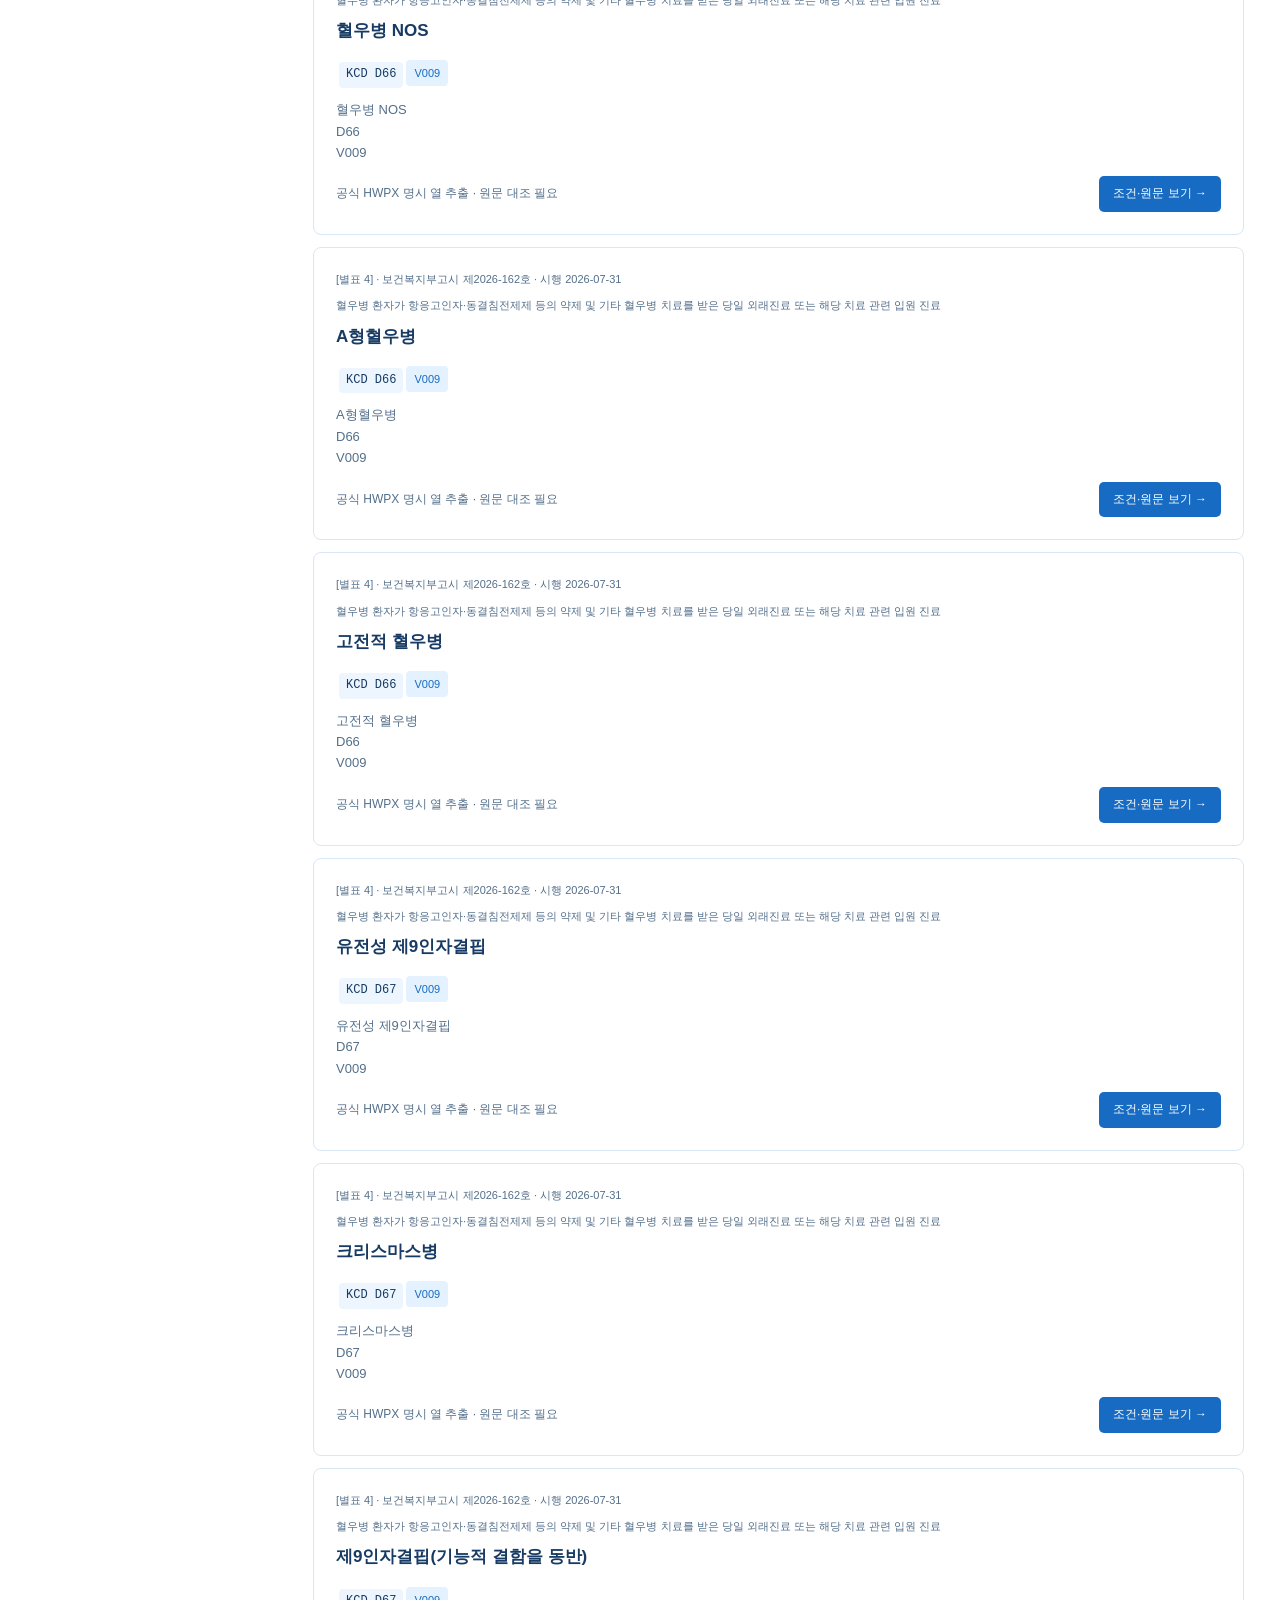
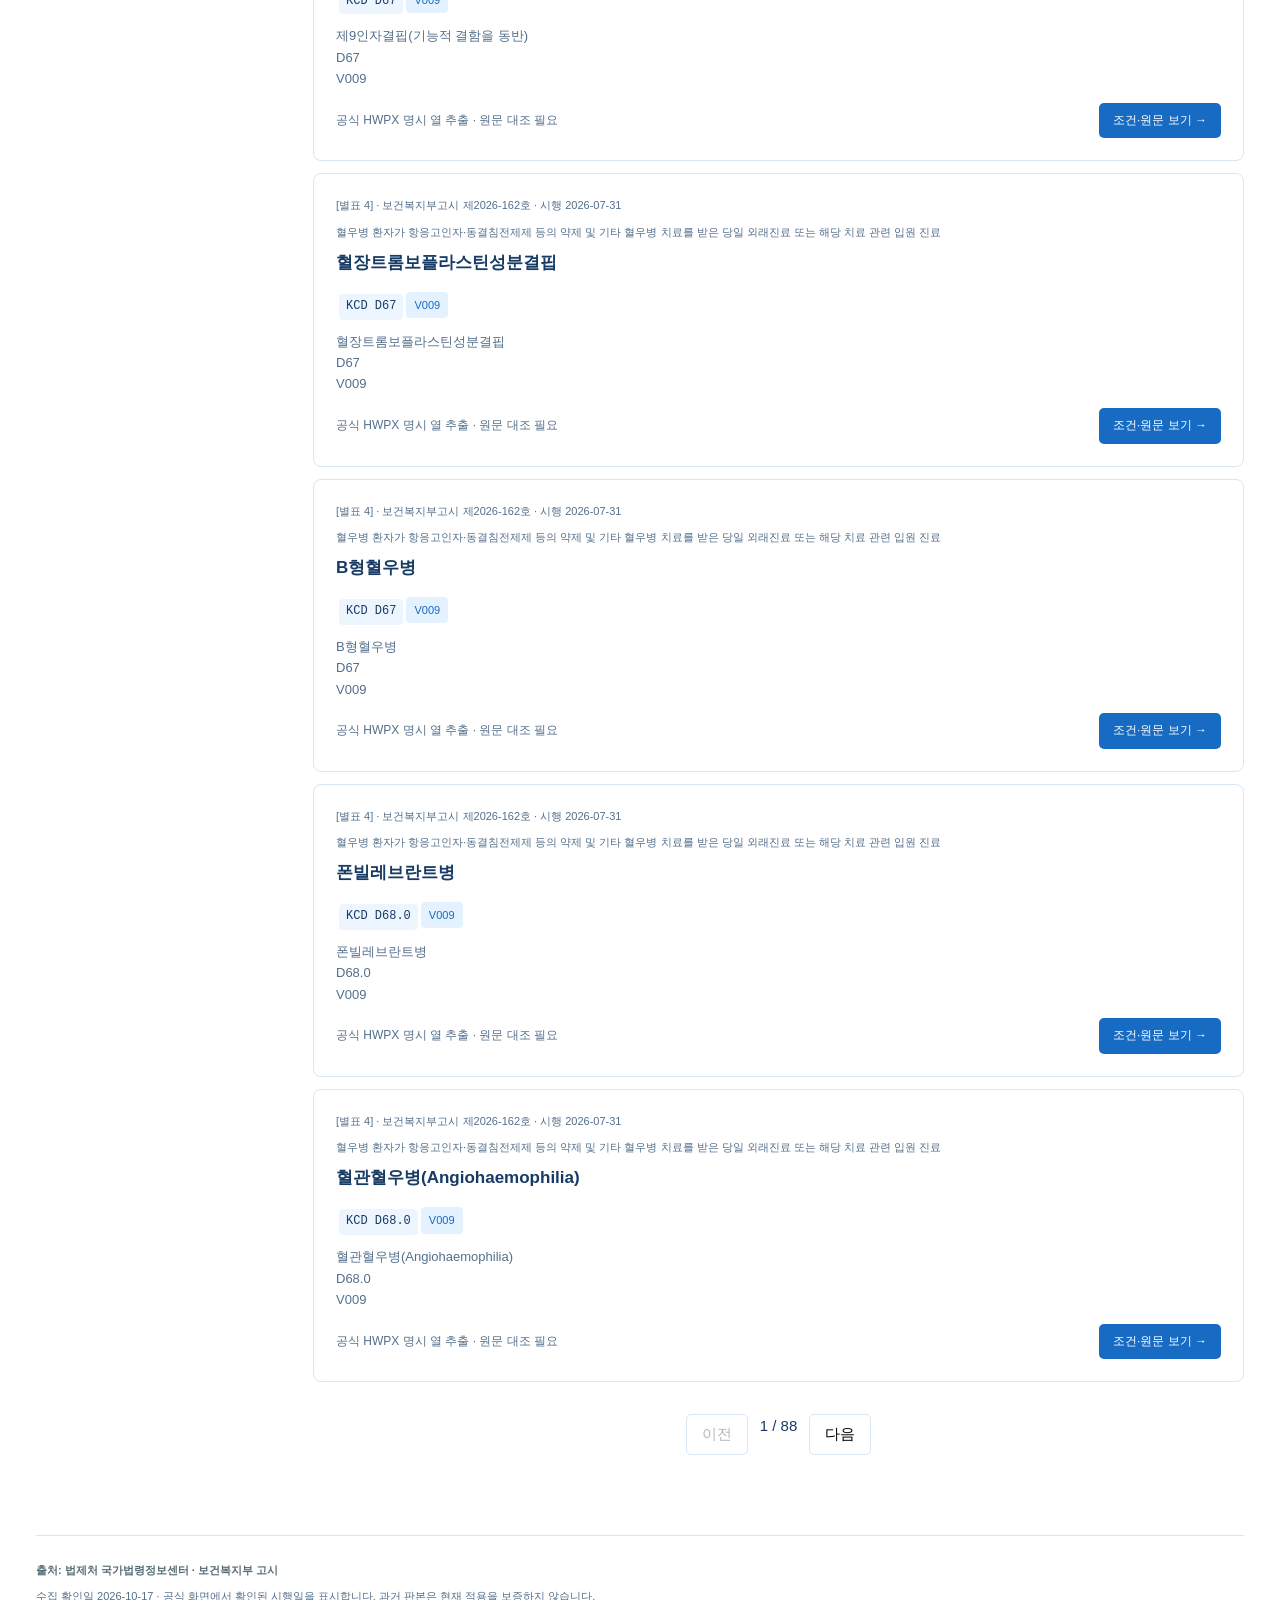
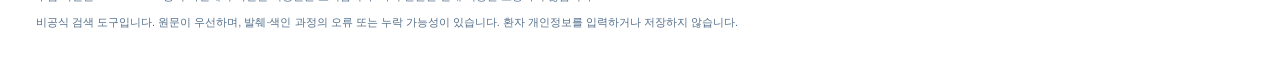
==== commit 000a0066: "Show official coverage revision status and approval-gated source checks" ====
--- a/clinical-tools/coverage/index.html
+++ b/clinical-tools/coverage/index.html
@@ -1 +1 @@
-<!doctype html><html lang="ko"><head><meta charset="UTF-8"><meta name="viewport" content="width=device-width,initial-scale=1"><title>산정특례 기준 찾아보기</title><link rel="stylesheet" href="style.css"></head><body><header><div class="brand"><span class="logo">特</span><div>산정특례 기준 찾아보기<small>질환 · 상병코드 · 특정기호</small></div></div><a class="private" href="/index.html#clinical-tools">진료도구 목록</a></header><main><section class="intro"><div><div class="eyebrow">SPECIAL COVERAGE REFERENCE</div><h1>복잡한 기준을,<br>원문과 함께 찾아보세요.</h1><p>질환명, KCD 상병코드, 산정특례 특정기호로 검색하고<br class="desktop"> 적용 조건과 해당 판본의 출처를 확인합니다.</p></div><aside><div class="eyebrow">현재 선택한 기준</div><h2 id="edition-title">자료 불러오는 중</h2><p id="edition-meta"></p><span class="tag amber">선택한 판본 · 현재 적용 여부 별도 확인</span></aside></section><div class="notice"><strong>조회 결과는 적용·등록 가능 여부를 판정하지 않습니다.</strong> 코드가 같더라도 질환, 세부 조건, 시행일에 따라 적용이 달라질 수 있습니다. 실제 업무에는 해당 진료일에 유효한 공식 기준을 확인하세요.</div><nav aria-label="화면 선택"><button data-tab="search" class="active">질환·코드 조회</button><button data-tab="tables">별표·별첨 표 조회</button><button data-tab="rare">희귀질환 표 조회</button><button data-tab="files">원문 자료실</button><button data-tab="compare">개정 비교</button><button data-tab="history">판본·수집 현황</button></nav><section id="search-view"><div class="workspace"><aside class="filters"><h2>조회 조건</h2><label>시행 판본<select id="version"></select></label><label>별표<select id="annex"><option value="">전체 별표</option></select></label><label>검색 단위<select id="unit"><option value="">전체</option><option value="detail">세부 항목만</option><option value="document">문서 전체만</option></select></label><label>질환명<input id="disease" placeholder="예: 혈우병, 무형성빈혈" autocomplete="off"></label><label>KCD 상병코드<input id="kcd" placeholder="예: D61" autocomplete="off"></label><label>특정기호 (V코드)<input id="vcode" placeholder="예: V009" autocomplete="off"></label><button id="reset" class="secondary">조건 초기화</button><p class="hint">입력한 조건을 모두 만족하는 항목을 찾습니다. 코드 범위는 원문 표현을 유지합니다. KCD 검색은 명시된 범위 안의 코드를 함께 찾되, 적용 조건을 반드시 확인해야 합니다. 원문에 없는 질환 동의어나 코드 대응은 자동 추가하지 않습니다.</p></aside><div class="results"><div class="searchbar"><input id="query" aria-label="전체 내용 검색" placeholder="질환·코드·원문 키워드 통합 검색"><span>↵</span></div><div class="result-heading"><p id="count" aria-live="polite"></p><button id="export" class="textbutton">조회 결과 CSV ↓</button></div><div id="records"></div><div id="pages"></div></div></div></section><section id="tables-view" hidden><div class="section-heading"><div><div class="eyebrow">별표 · 별첨 독립 조회</div><h2 id="table-title">원문 표 조회</h2><p>표를 선택하고, 원문의 열과 병합 조건을 함께 확인하세요.</p></div></div><div class="annex-selectors"><label>별표·별첨<select id="table-family"></select></label><label>시행 판본 · 당시 원문 제목<select id="table-version"></select></label></div><p class="detail-note" id="table-coverage"></p><div id="table-meta"></div><div class="annex-filterbox"><label>표 안의 전체 내용<input id="table-query" placeholder="상병 · 수술 · 약제 · 적용 조건" autocomplete="off"></label><div id="table-fields"></div><button id="table-reset" class="secondary">조건 초기화</button><p class="detail-note">검색은 입력한 조건을 모두 만족하는 원문 행을 표시합니다. 항목별 검색은 원문의 제목·열로 구분할 수 있는 항목만 제공합니다. 이름과 코드가 함께 적힌 복합 셀은 나누지 않고 같은 셀 안에서 찾습니다. 검색 결과가 질환·수술·약제의 1:1 대응이나 적용 가능 여부를 의미하지 않습니다.</p></div><div class="annex-hit-controls"><p id="table-count" aria-live="polite"></p><div><button id="table-prev-hit" class="secondary">이전 일치 행</button><button id="table-next-hit" class="secondary">다음 일치 행</button><span id="table-hit-position" aria-live="polite"></span></div></div><div id="table-empty" class="warnbox" hidden>일치하는 원문 행이 없습니다. 검색어를 줄여 보세요. 검색되지 않는다는 이유로 비대상이라고 판단할 수 없습니다.</div><p class="detail-note">검색한 행은 노란색으로 표시합니다. 앞뒤 조건을 놓치지 않도록 표 전체와 표 밖의 주석을 원문 순서로 유지합니다. 넓은 표는 가로로 밀어 확인하세요.</p><div id="annex-tables"></div><p class="detail-note"><a href="annex-source-audit.json" download>판본별 원문 대조·표 구조 검증 내역 JSON ↓</a></p></section><section id="rare-view" hidden><div class="section-heading"><div><div class="eyebrow">별표 4 · 독립 조회</div><h2>희귀질환자 산정특례 대상</h2><p>원문의 행·열과 병합된 셀을 유지해 상병명, 상병코드, 특정기호를 함께 확인합니다.</p></div></div><div class="rare-controls"><label>시행 판본<select id="rare-version"></select></label><label>질환명·적용 조건<input id="rare-disease" placeholder="예: 혈우병, 유전성" autocomplete="off"></label><label>KCD 상병코드<input id="rare-kcd" placeholder="예: D66" autocomplete="off"></label><label>특정기호 (V코드)<input id="rare-vcode" placeholder="예: V009" autocomplete="off"></label><button id="rare-reset" class="secondary">조건 초기화</button></div><p class="detail-note" id="rare-coverage"></p><div id="rare-meta"></div><details class="rare-common" open><summary>공통 적용 조건 · 원문 문구</summary><div id="rare-common"></div></details><div class="rare-result-heading"><p id="rare-count" aria-live="polite"></p><span class="detail-note">가로로 밀어 전체 열을 확인하세요.</span></div><div id="rare-tables"></div><p class="detail-note">표의 병합 범위는 원문 기준입니다. 여러 질환·코드가 함께 있는 셀은 원문 그대로 표시하며, 개별 1:1 관계로 나누지 않습니다. 빈 셀도 임의의 코드로 채우지 않습니다.</p></section><section id="files-view" hidden><div class="section-heading"><div><h2>원문 자료실</h2><p>실제 확보한 파일은 그대로 내려받고, 미확보 자료는 공식 출처에서 확인합니다.</p></div><a id="all-download" class="primary" hidden>확보 파일 ZIP ↓</a></div><div id="zip-parts" class="zip-parts"></div><div class="file-filters"><input id="file-query" aria-label="자료실 검색" placeholder="별표명 · 고시번호 · 발령연도 검색"><select id="file-status" aria-label="파일 수집 상태"><option value="">전체 상태</option><option value="downloaded">확보 원본</option><option value="missing">미확보</option></select></div><p id="file-count"></p><div id="files"></div><div id="file-pages"></div></section><section id="compare-view" hidden><div class="section-heading"><div><h2>판본별 원문 비교</h2><p>같은 번호의 부속서 원문을 비교합니다. 자동 비교는 법적 개정 판단이 아닌 참고용입니다.</p></div></div><div class="file-filters"><label>비교 전 판본<select id="compare-before"></select></label><label>비교 후 판본<select id="compare-after"></select></label></div><div class="warnbox">별표의 신설·이동·통합은 추가 또는 삭제로 표시될 수 있습니다. 시행일이 확인되지 않은 판본으로 적용 시점을 판단하지 마세요. 문서에 없는 것은 미수집·추출 누락일 수 있으며, 법적 폐지와 다릅니다.</div><div id="comparison"></div></section><section id="history-view" hidden><div class="section-heading"><div><h2>판본과 수집 범위</h2><p>과거 고시를 현행 기준으로 오인하지 않도록 판본별 수집·검증 상태를 구분합니다.</p></div></div><div id="coverage"></div><p><a href="files/source-manifest.json" download>파일별 출처·수집 내역 JSON 다운로드 ↓</a></p><h3>확인된 판본</h3><div id="versions"></div><h3>수집 기록</h3><div id="ledger"></div></section><footer><strong>출처: 법제처 국가법령정보센터 · 보건복지부 고시</strong><p id="footer-meta"></p><p>비공식 검색 도구입니다. 원문이 우선하며, 발췌·색인 과정의 오류 또는 누락 가능성이 있습니다. 환자 개인정보를 입력하거나 저장하지 않습니다.</p></footer></main><dialog id="detail"><div class="dialog-top"><span class="eyebrow">원문 기반 상세 정보</span><button id="close" aria-label="닫기">✕</button></div><div id="detail-body"></div></dialog><script type="module" src="app.js"></script></body></html>
+<!doctype html><html lang="ko"><head><meta charset="UTF-8"><meta name="viewport" content="width=device-width,initial-scale=1"><title>산정특례 기준 찾아보기</title><link rel="stylesheet" href="style.css?v=annex-20261017-2"><link rel="stylesheet" href="revision-status.css?v=1"></head><body><header><div class="brand"><span class="logo">特</span><div>산정특례 기준 찾아보기<small>질환 · 상병코드 · 특정기호</small></div></div><a class="private" href="/index.html#clinical-tools">진료도구 목록</a></header><main><section id="revision-status" class="revision-panel" aria-label="공식 기준 확인 현황"><h2>기준 확인 현황</h2><p>공식 확인 기록 불러오는 중…</p></section><section class="intro"><div><div class="eyebrow">SPECIAL COVERAGE REFERENCE</div><h1>복잡한 기준을,<br>원문과 함께 찾아보세요.</h1><p>질환명, KCD 상병코드, 산정특례 특정기호로 검색하고<br class="desktop"> 적용 조건과 해당 판본의 출처를 확인합니다.</p></div><aside><div class="eyebrow">현재 선택한 기준</div><h2 id="edition-title">자료 불러오는 중</h2><p id="edition-meta"></p><span class="tag amber">선택한 판본 · 현재 적용 여부 별도 확인</span></aside></section><div class="notice"><strong>조회 결과는 적용·등록 가능 여부를 판정하지 않습니다.</strong> 코드가 같더라도 질환, 세부 조건, 시행일에 따라 적용이 달라질 수 있습니다. 실제 업무에는 해당 진료일에 유효한 공식 기준을 확인하세요.</div><nav aria-label="화면 선택"><button data-tab="search" class="active">질환·코드 조회</button><button data-tab="tables">별표·별첨 표 조회</button><button data-tab="rare">희귀질환 표 조회</button><button data-tab="files">원문 자료실</button><button data-tab="compare">개정 비교</button><button data-tab="history">판본·수집 현황</button></nav><section id="search-view"><div class="workspace"><aside class="filters"><h2>조회 조건</h2><label>시행 판본<select id="version"></select></label><label>별표<select id="annex"><option value="">전체 별표</option></select></label><label>검색 단위<select id="unit"><option value="">전체</option><option value="detail">세부 항목만</option><option value="document">문서 전체만</option></select></label><label>질환명<input id="disease" placeholder="예: 혈우병, 무형성빈혈" autocomplete="off"></label><label>KCD 상병코드<input id="kcd" placeholder="예: D61" autocomplete="off"></label><label>특정기호 (V코드)<input id="vcode" placeholder="예: V009" autocomplete="off"></label><button id="reset" class="secondary">조건 초기화</button><p class="hint">입력한 조건을 모두 만족하는 항목을 찾습니다. 코드 범위는 원문 표현을 유지합니다. KCD 검색은 명시된 범위 안의 코드를 함께 찾되, 적용 조건을 반드시 확인해야 합니다. 원문에 없는 질환 동의어나 코드 대응은 자동 추가하지 않습니다.</p></aside><div class="results"><div class="searchbar"><input id="query" aria-label="전체 내용 검색" placeholder="질환·코드·원문 키워드 통합 검색"><span>↵</span></div><div class="result-heading"><p id="count" aria-live="polite"></p><button id="export" class="textbutton">조회 결과 CSV ↓</button></div><div id="records"></div><div id="pages"></div></div></div></section><section id="tables-view" hidden><div class="section-heading"><div><div class="eyebrow">별표 · 별첨 독립 조회</div><h2 id="table-title">원문 표 조회</h2><p>표를 선택하고, 원문의 열과 병합 조건을 함께 확인하세요.</p></div></div><div class="annex-selectors"><label>별표·별첨<select id="table-family"></select></label><label>시행 판본 · 당시 원문 제목<select id="table-version"></select></label></div><p class="detail-note" id="table-coverage"></p><div id="table-meta"></div><div class="annex-filterbox"><label>표 안의 전체 내용<input id="table-query" placeholder="상병 · 수술 · 약제 · 적용 조건" autocomplete="off"></label><div id="table-fields"></div><button id="table-reset" class="secondary">조건 초기화</button><p class="detail-note">검색은 입력한 조건을 모두 만족하는 원문 행을 표시합니다. 항목별 검색은 원문의 제목·열로 구분할 수 있는 항목만 제공합니다. 이름과 코드가 함께 적힌 복합 셀은 나누지 않고 같은 셀 안에서 찾습니다. 검색 결과가 질환·수술·약제의 1:1 대응이나 적용 가능 여부를 의미하지 않습니다.</p></div><div class="annex-hit-controls"><p id="table-count" aria-live="polite"></p><div><button id="table-prev-hit" class="secondary">이전 일치 행</button><button id="table-next-hit" class="secondary">다음 일치 행</button><span id="table-hit-position" aria-live="polite"></span></div></div><div id="table-empty" class="warnbox" hidden>일치하는 원문 행이 없습니다. 검색어를 줄여 보세요. 검색되지 않는다는 이유로 비대상이라고 판단할 수 없습니다.</div><p class="detail-note">검색한 행은 노란색으로 표시합니다. 앞뒤 조건을 놓치지 않도록 표 전체와 표 밖의 주석을 원문 순서로 유지합니다. 넓은 표는 가로로 밀어 확인하세요.</p><div id="annex-tables"></div><p class="detail-note"><a href="annex-source-audit.json" download>판본별 원문 대조·표 구조 검증 내역 JSON ↓</a></p></section><section id="rare-view" hidden><div class="section-heading"><div><div class="eyebrow">별표 4 · 독립 조회</div><h2>희귀질환자 산정특례 대상</h2><p>원문의 행·열과 병합된 셀을 유지해 상병명, 상병코드, 특정기호를 함께 확인합니다.</p></div></div><div class="rare-controls"><label>시행 판본<select id="rare-version"></select></label><label>질환명·적용 조건<input id="rare-disease" placeholder="예: 혈우병, 유전성" autocomplete="off"></label><label>KCD 상병코드<input id="rare-kcd" placeholder="예: D66" autocomplete="off"></label><label>특정기호 (V코드)<input id="rare-vcode" placeholder="예: V009" autocomplete="off"></label><button id="rare-reset" class="secondary">조건 초기화</button></div><p class="detail-note" id="rare-coverage"></p><div id="rare-meta"></div><details class="rare-common" open><summary>공통 적용 조건 · 원문 문구</summary><div id="rare-common"></div></details><div class="rare-result-heading"><p id="rare-count" aria-live="polite"></p><span class="detail-note">가로로 밀어 전체 열을 확인하세요.</span></div><div id="rare-tables"></div><p class="detail-note">표의 병합 범위는 원문 기준입니다. 여러 질환·코드가 함께 있는 셀은 원문 그대로 표시하며, 개별 1:1 관계로 나누지 않습니다. 빈 셀도 임의의 코드로 채우지 않습니다.</p></section><section id="files-view" hidden><div class="section-heading"><div><h2>원문 자료실</h2><p>실제 확보한 파일은 그대로 내려받고, 미확보 자료는 공식 출처에서 확인합니다.</p></div><a id="all-download" class="primary" hidden>확보 파일 ZIP ↓</a></div><div id="zip-parts" class="zip-parts"></div><div class="file-filters"><input id="file-query" aria-label="자료실 검색" placeholder="별표명 · 고시번호 · 발령연도 검색"><select id="file-status" aria-label="파일 수집 상태"><option value="">전체 상태</option><option value="downloaded">확보 원본</option><option value="missing">미확보</option></select></div><p id="file-count"></p><div id="files"></div><div id="file-pages"></div></section><section id="compare-view" hidden><div class="section-heading"><div><h2>판본별 원문 비교</h2><p>같은 번호의 부속서 원문을 비교합니다. 자동 비교는 법적 개정 판단이 아닌 참고용입니다.</p></div></div><div class="file-filters"><label>비교 전 판본<select id="compare-before"></select></label><label>비교 후 판본<select id="compare-after"></select></label></div><div class="warnbox">별표의 신설·이동·통합은 추가 또는 삭제로 표시될 수 있습니다. 시행일이 확인되지 않은 판본으로 적용 시점을 판단하지 마세요. 문서에 없는 것은 미수집·추출 누락일 수 있으며, 법적 폐지와 다릅니다.</div><div id="comparison"></div></section><section id="history-view" hidden><div class="section-heading"><div><h2>판본과 수집 범위</h2><p>과거 고시를 현행 기준으로 오인하지 않도록 판본별 수집·검증 상태를 구분합니다.</p></div></div><div id="coverage"></div><p><a href="files/source-manifest.json" download>파일별 출처·수집 내역 JSON 다운로드 ↓</a></p><h3>확인된 판본</h3><div id="versions"></div><h3>수집 기록</h3><div id="ledger"></div></section><footer><strong>출처: 법제처 국가법령정보센터 · 보건복지부 고시</strong><p id="footer-meta"></p><p>비공식 검색 도구입니다. 원문이 우선하며, 발췌·색인 과정의 오류 또는 누락 가능성이 있습니다. 환자 개인정보를 입력하거나 저장하지 않습니다.</p></footer></main><dialog id="detail"><div class="dialog-top"><span class="eyebrow">원문 기반 상세 정보</span><button id="close" aria-label="닫기">✕</button></div><div id="detail-body"></div></dialog><script type="module" src="app.js?v=annex-20261017-2"></script><script type="module" src="revision-status.js?v=1"></script></body></html>
--- a/clinical-tools/coverage/style.css
+++ b/clinical-tools/coverage/style.css
@@ -17,3 +17,5 @@
 @media(max-width:900px){.rare-controls{grid-template-columns:1fr 1fr}.rare-controls label:first-child{grid-column:1/-1}.rare-controls button{grid-column:1/-1}.rare-result-heading{align-items:flex-start;flex-direction:column;gap:0}.rare-table-scroll{max-height:68vh}.rare-table{font-size:13px}nav{overflow-x:auto;white-space:nowrap}}
 /* Original annex tables: preserve geometry and context while highlighting matches. */
 .annex-selectors{display:grid;grid-template-columns:1fr 2fr;gap:18px;margin:24px 0 12px}.annex-selectors label,.annex-filterbox label{display:flex;flex-direction:column;gap:8px;font-size:12px;font-weight:600}.annex-selectors select{width:100%;min-width:0}.annex-filterbox{background:#f7fbff;border:1px solid var(--line);padding:18px;border-radius:8px;margin:22px 0}.annex-filterbox>label{max-width:650px}#table-fields{display:grid;grid-template-columns:repeat(auto-fit,minmax(170px,1fr));gap:14px;margin:14px 0}.annex-filterbox input{width:100%;min-width:0}.annex-filterbox button,.annex-hit-controls button{padding:9px 14px;cursor:pointer}.annex-hit-controls{display:flex;justify-content:space-between;align-items:center;gap:15px;flex-wrap:wrap}.annex-hit-controls>div{display:flex;gap:8px;align-items:center;flex-wrap:wrap}#table-hit-position{font-size:12px}.annex-paragraph{white-space:pre-wrap;line-height:1.85;font-size:14px;margin:18px 0}.annex-table-scroll{overflow:auto;max-height:72vh;max-width:100%;border:1px solid #b8cee4;border-radius:8px;margin:18px 0;overscroll-behavior:contain}.annex-table{border-collapse:separate;border-spacing:0;min-width:680px;width:100%;font-size:14px;line-height:1.75}.annex-table caption{text-align:left;padding:12px 16px;font-size:12px;background:#f7fbff}.annex-table th,.annex-table td{padding:12px 15px;border-right:1px solid var(--line);border-bottom:1px solid var(--line);white-space:pre-wrap;vertical-align:top;min-width:80px;overflow-wrap:anywhere}.annex-table th{background:#173b64;color:white;text-align:left}.annex-table .annex-hit td{background:#fff0bd}.annex-hit:focus{outline:3px solid #e8a019;outline-offset:-3px}.annex-table-scroll:focus{outline:3px solid #4197eb;outline-offset:2px}@media(max-width:800px){.annex-selectors{grid-template-columns:1fr}.annex-table{font-size:13px}.annex-filterbox{padding:14px}#table-fields{grid-template-columns:1fr 1fr}}
+
+.annex-hit-controls button{width:auto;margin:0}.annex-hit-controls>div{gap:10px}.annex-hit{scroll-margin-top:12px}
--- a/clinical-tools/coverage/revision-status.css
+++ b/clinical-tools/coverage/revision-status.css
@@ -0,0 +1 @@
+.revision-panel{margin:24px 0 0;padding:22px 24px;background:#f4f8f7;border:1px solid #ccdcd6;border-radius:16px}.revision-panel h2{font-size:18px;margin:0 0 16px}.revision-grid{display:grid;grid-template-columns:repeat(4,minmax(0,1fr));gap:16px}.revision-grid small,.revision-grid strong{display:block}.revision-grid small{font-size:12px;color:#536a61;margin-bottom:6px}.revision-grid strong{font-size:15px;line-height:1.5}.revision-panel p{font-size:12px;color:#536a61;line-height:1.65;margin:12px 0 0}.revision-links{display:flex;gap:10px 18px;flex-wrap:wrap;margin-top:14px;align-items:center}.revision-links a,.revision-links button{font-size:12px;color:#245e4b;text-decoration:underline;background:none;border:0;padding:0;cursor:pointer}.revision-panel[data-state=pending],.revision-panel[data-state=failed]{background:#fff8eb;border-color:#e7cd98}@media(max-width:760px){.revision-panel{padding:18px 16px}.revision-grid{grid-template-columns:1fr 1fr;gap:18px 12px}}
